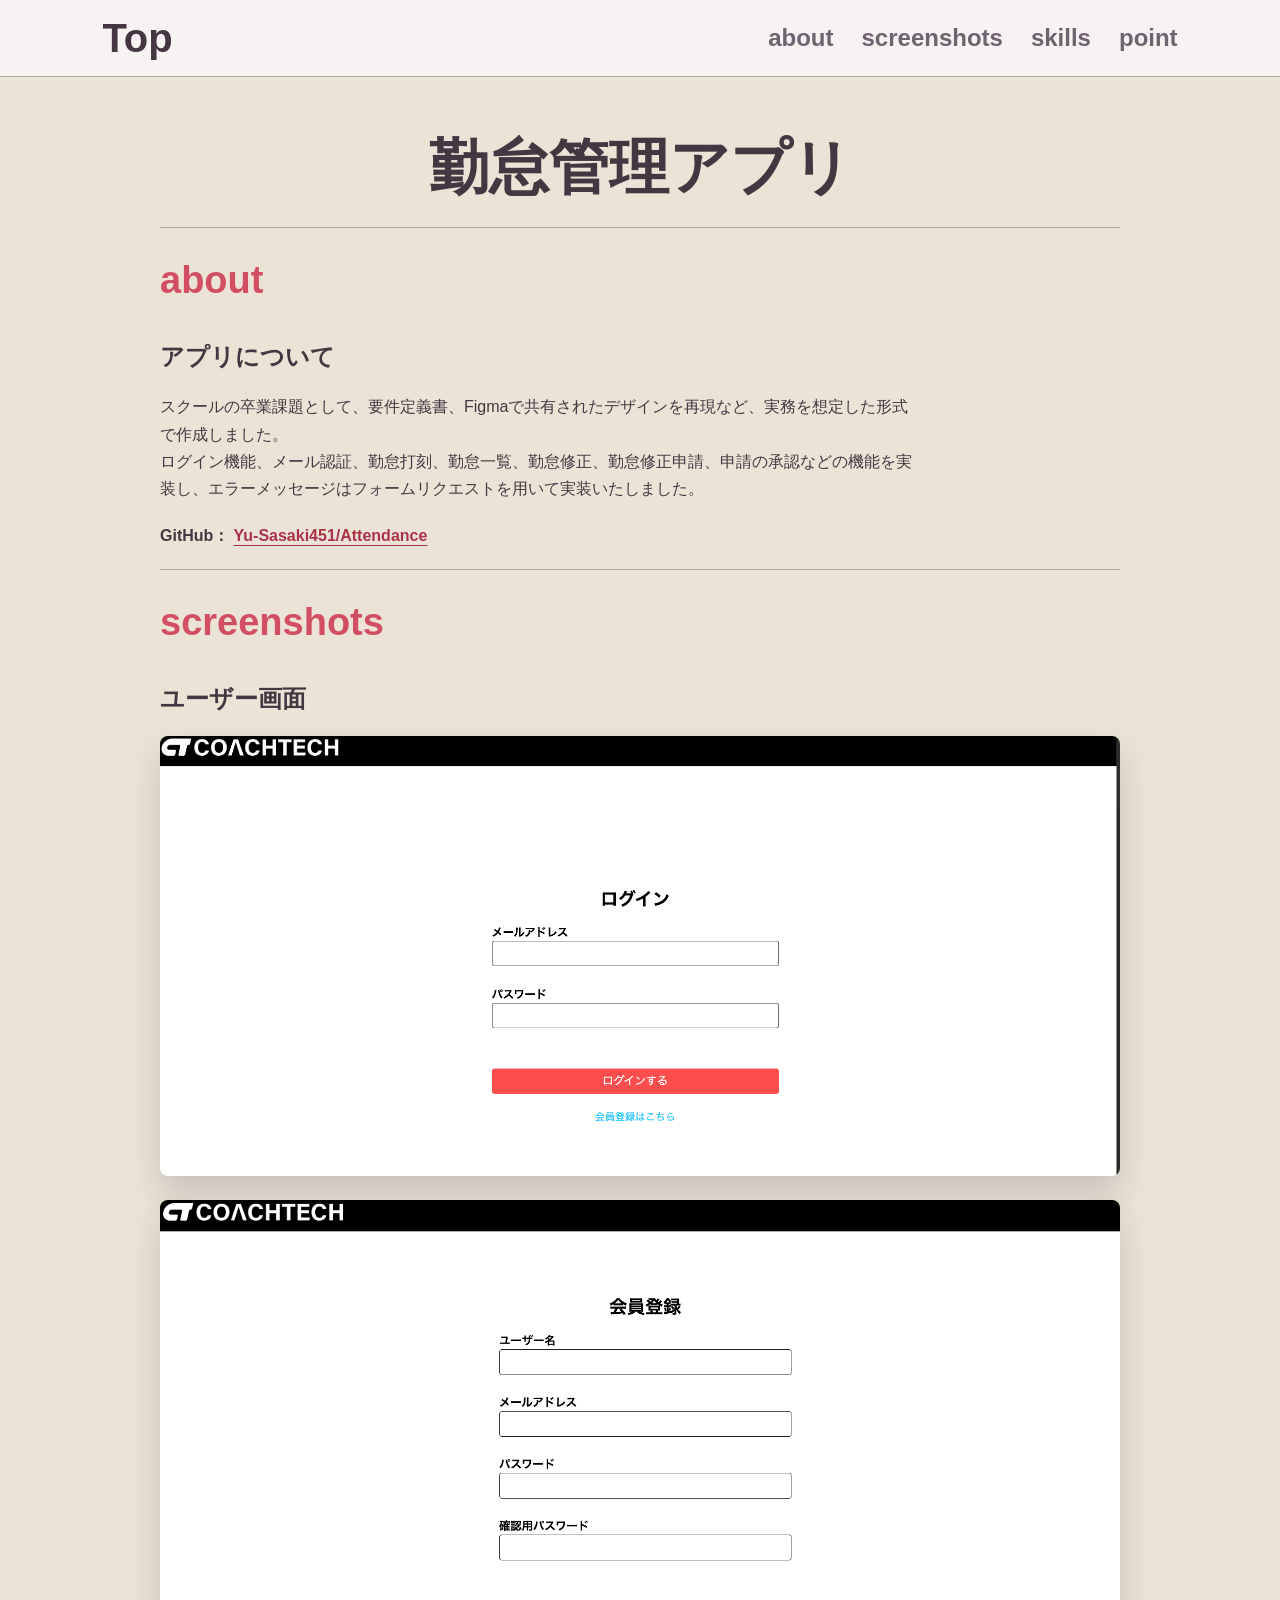
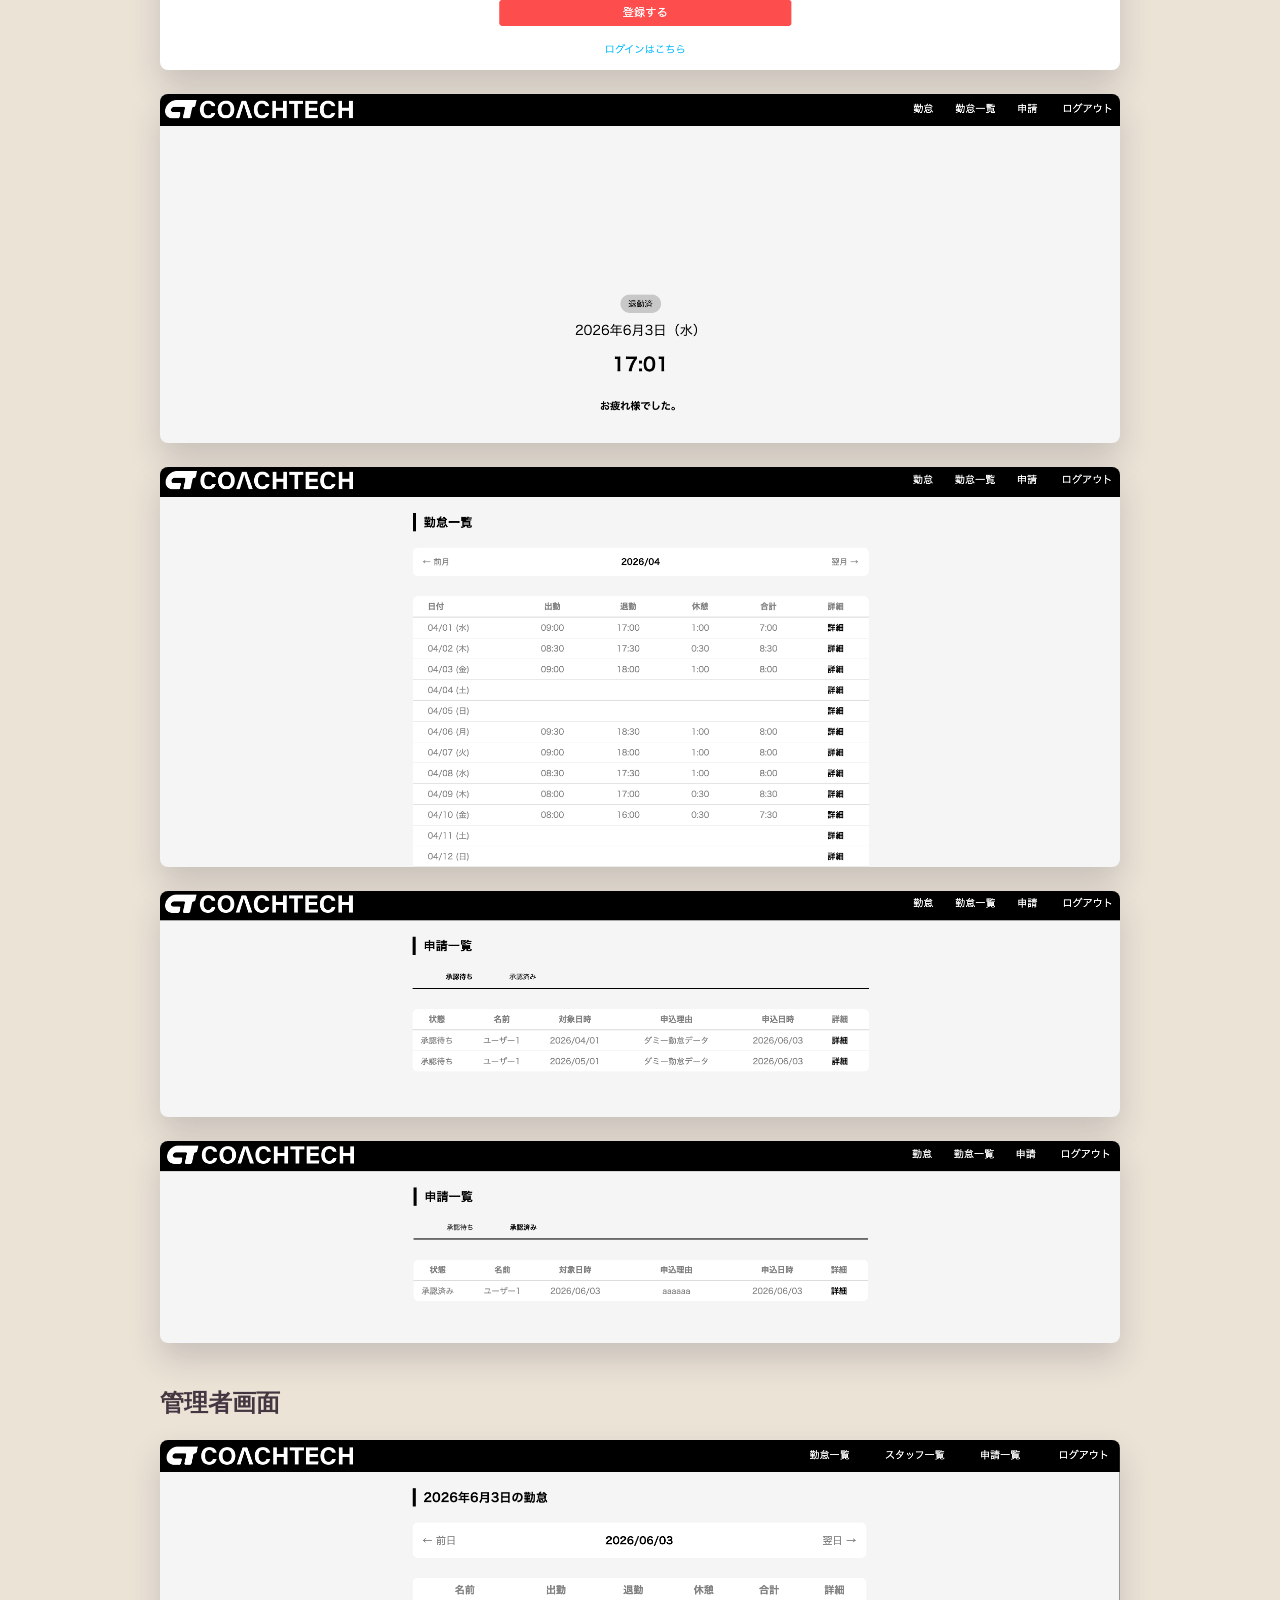
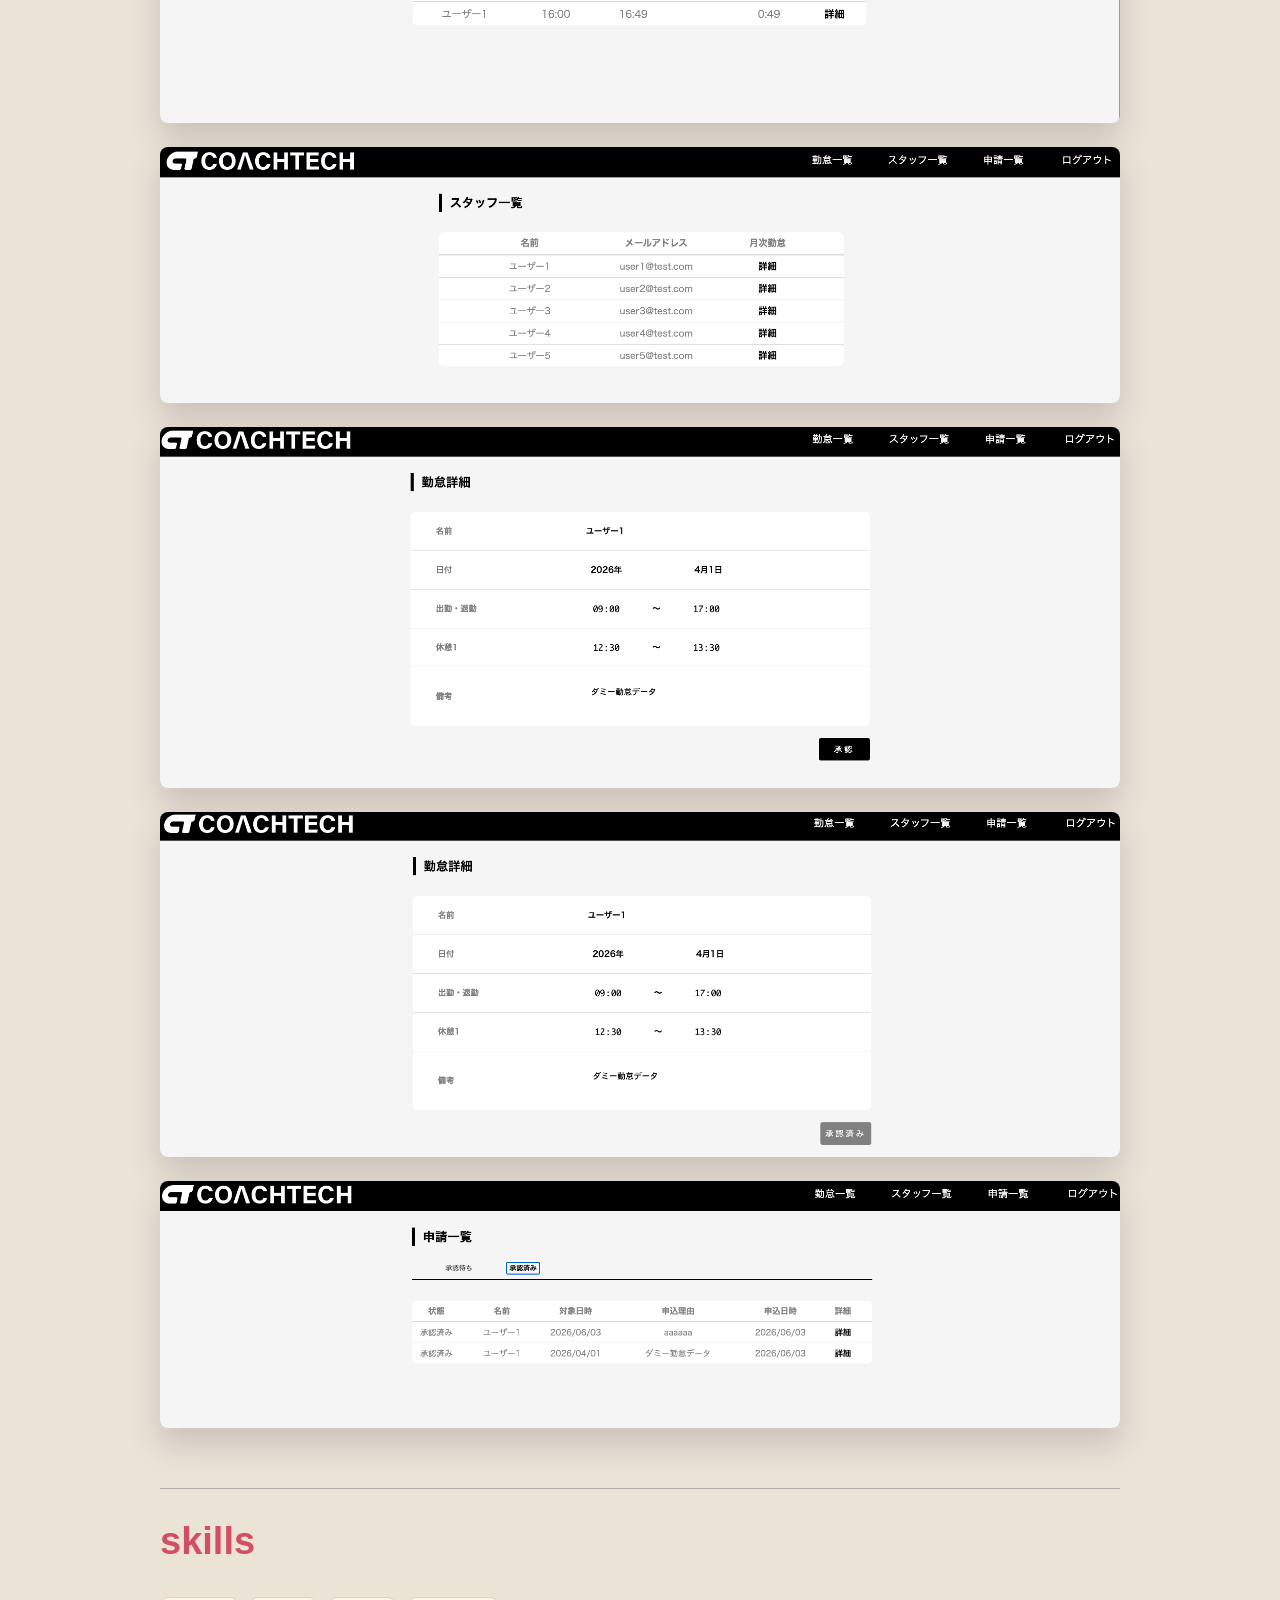
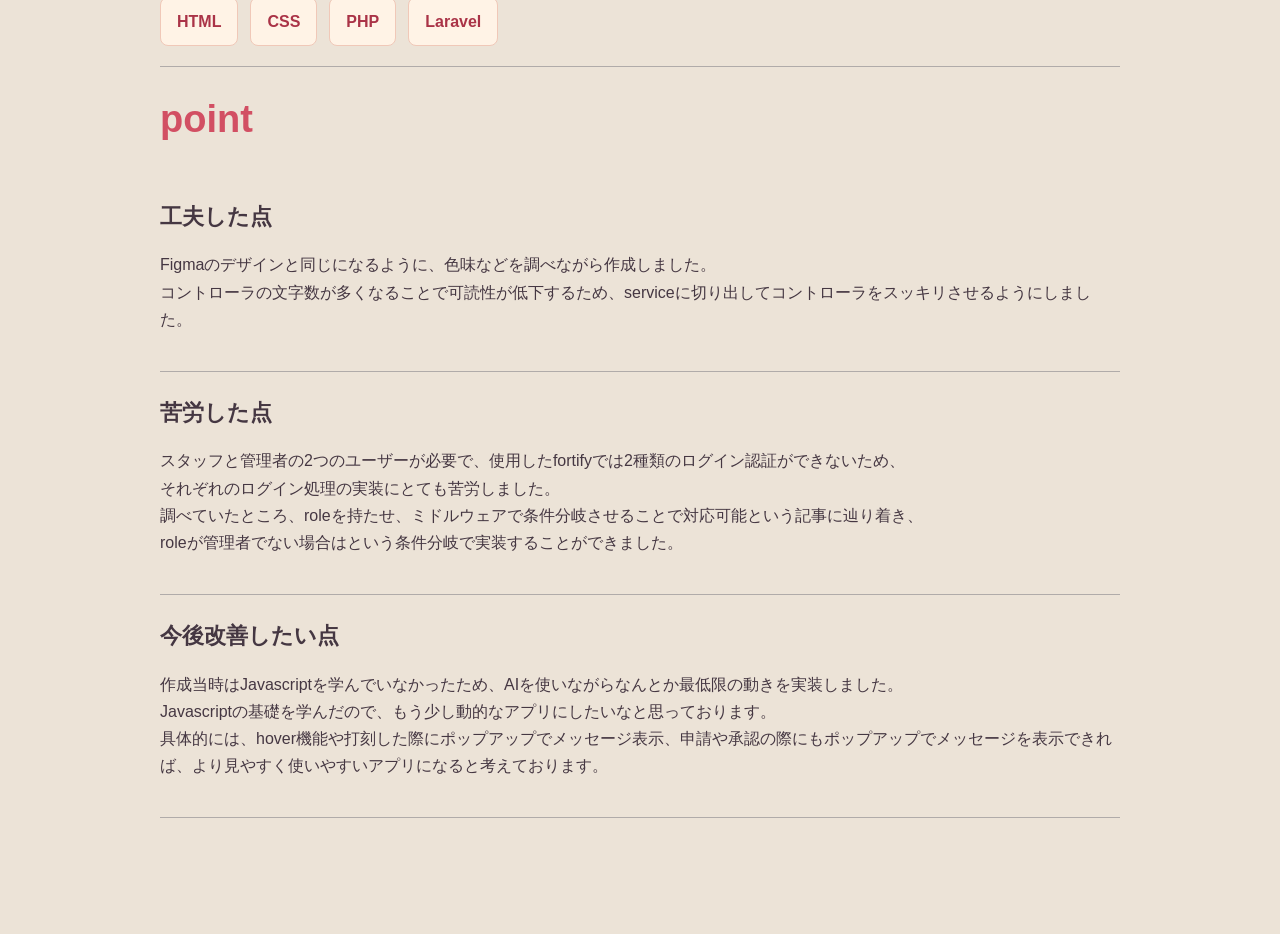
==== attendance.html @ a7475f3f "Initial portfolio" ====
<!doctype html>
<html lang="ja">
  <head>
    <meta charset="UTF-8" />
    <meta name="viewport" content="width=device-width, initial-scale=1.0" />
    <title>勤怠管理アプリ | Portfolio</title>
    <link rel="stylesheet" href="./css/sanitize.css" />
    <link rel="stylesheet" href="./css/common.css" />
    <link rel="stylesheet" href="./css/style.css" />
  </head>
  <body>
    <header class="header">
      <a class="linkHome" href="index.html">Top</a>
      <nav class="headerNav">
        <a class="headerNavLink" href="#about">about</a>
        <a class="headerNavLink" href="#screenshots">screenshots</a>
        <a class="headerNavLink" href="#skills">skills</a>
        <a class="headerNavLink" href="#point">point</a>
      </nav>
    </header>

    <main class="main">
      <h1 class="mainTitle">勤怠管理アプリ</h1>

      <section id="about" class="sectionAbout">
        <h2 class="sectionTitle">about</h2>
        <p class="nameText">アプリについて</p>
        <p class="aboutExplain">
          スクールの卒業課題として、要件定義書、Figmaで共有されたデザインを再現など、実務を想定した形式で作成しました。<br />
          ログイン機能、メール認証、勤怠打刻、勤怠一覧、勤怠修正、勤怠修正申請、申請の承認などの機能を実装し、エラーメッセージはフォームリクエストを用いて実装いたしました。
        </p>
        <p class="githubText">
          GitHub：
          <a
            class="githubLink"
            href="https://github.com/Yu-Sasaki451/Attendance"
            target="_blank"
            rel="noopener noreferrer"
          >
            Yu-Sasaki451/Attendance
          </a>
        </p>
      </section>

      <section id="screenshots" class="sectionScreenshots">
        <h2 class="sectionTitle">screenshots</h2>
        <div class="appScreenshotGroup">
          <h3 class="screenshotTitle">ユーザー画面</h3>
          <div class="appScreenshotList">
            <img
              class="appScreenshot"
              src="./img/attendance/ログイン.png"
              alt="ログイン画面"
            />
            <img
              class="appScreenshot"
              src="./img/attendance/会員登録.png"
              alt="会員登録画面"
            />
            <img
              class="appScreenshot"
              src="./img/attendance/ユーザー打刻.png"
              alt="勤怠管理アプリのユーザー打刻画面"
            />
            <img
              class="appScreenshot"
              src="./img/attendance/ユーザー勤怠一覧.png"
              alt="勤怠管理アプリのユーザー勤怠一覧画面"
            />
            <img
              class="appScreenshot"
              src="./img/attendance/ユーザー申請一覧.png"
              alt="勤怠管理アプリのユーザー申請一覧画面"
            />
            <img
              class="appScreenshot"
              src="./img/attendance/ユーザー承認一覧.png"
              alt="勤怠管理アプリのユーザー承認一覧画面"
            />
          </div>
        </div>

        <div class="appScreenshotGroup">
          <h3 class="screenshotTitle">管理者画面</h3>
          <div class="appScreenshotList">
            <img
              class="appScreenshot"
              src="./img/attendance/管理者勤怠一覧.png"
              alt="勤怠管理アプリの管理者勤怠一覧画面"
            />
            <img
              class="appScreenshot"
              src="./img/attendance/管理者スタッフ一覧.png"
              alt="勤怠管理アプリの管理者スタッフ一覧画面"
            />
            <img
              class="appScreenshot"
              src="./img/attendance/管理者修正承認.png"
              alt="勤怠管理アプリの管理者修正承認画面"
            />
            <img
              class="appScreenshot"
              src="./img/attendance/管理者承認済み.png"
              alt="勤怠管理アプリの管理者承認済み画面"
            />
            <img
              class="appScreenshot"
              src="./img/attendance/管理者承認済み一覧.png"
              alt="勤怠管理アプリの管理者承認済み一覧画面"
            />
          </div>
        </div>
      </section>

      <section id="skills" class="sectionSkills">
        <h2 class="sectionTitle">skills</h2>
        <div class="skillsBody">
          <ul class="skillList">
            <li class="skillItem">HTML</li>
            <li class="skillItem">CSS</li>
            <li class="skillItem">PHP</li>
            <li class="skillItem">Laravel</li>
          </ul>
        </div>
      </section>

      <section id="point" class="sectionWork">
        <h2 class="sectionTitle">point</h2>
        <div class="workItem">
          <h3 class="workTitle">工夫した点</h3>
          <p>
            Figmaのデザインと同じになるように、色味などを調べながら作成しました。<br />
            コントローラの文字数が多くなることで可読性が低下するため、serviceに切り出してコントローラをスッキリさせるようにしました。
          </p>
        </div>
        <div class="workItem">
          <h3 class="workTitle">苦労した点</h3>
          <p>
            スタッフと管理者の2つのユーザーが必要で、使用したfortifyでは2種類のログイン認証ができないため、<br />
            それぞれのログイン処理の実装にとても苦労しました。<br />
            調べていたところ、roleを持たせ、ミドルウェアで条件分岐させることで対応可能という記事に辿り着き、<br />
            roleが管理者でない場合はという条件分岐で実装することができました。
          </p>
        </div>
        <div class="workItem">
          <h3 class="workTitle">今後改善したい点</h3>
          <p>
            作成当時はJavascriptを学んでいなかったため、AIを使いながらなんとか最低限の動きを実装しました。<br />
            Javascriptの基礎を学んだので、もう少し動的なアプリにしたいなと思っております。<br />
            具体的には、hover機能や打刻した際にポップアップでメッセージ表示、申請や承認の際にもポップアップでメッセージを表示できれば、より見やすく使いやすいアプリになると考えております。
          </p>
        </div>
      </section>
    </main>
  </body>
</html>
---- css/sanitize.css ----
/* Document
* ========================================================================== */

/**
* Add border box sizing in all browsers (opinionated).
*/

*,
::before,
::after {
  box-sizing: border-box;
}

/**
* 1. Add text decoration inheritance in all browsers (opinionated).
* 2. Add vertical alignment inheritance in all browsers (opinionated).
*/

::before,
::after {
  vertical-align: inherit;
  /* 2 */
  text-decoration: inherit;
  /* 1 */
}

/**
* 1. Use the default cursor in all browsers (opinionated).
* 2. Change the line height in all browsers (opinionated).
* 3. Use a 4-space tab width in all browsers (opinionated).
* 4. Remove the grey highlight on links in iOS (opinionated).
* 5. Prevent adjustments of font size after orientation changes in
*    IE on Windows Phone and in iOS.
* 6. Breaks words to prevent overflow in all browsers (opinionated).
*/

html {
  word-break: break-word;
  /* 6 */
  -moz-tab-size: 4;
  /* 3 */
  tab-size: 4;
  /* 3 */
  line-height: 1.5;
  /* 2 */
  cursor: default;
  /* 1 */

  -webkit-tap-highlight-color: transparent /* 4 */;
  -ms-text-size-adjust: 100%;
  /* 5 */
  -webkit-text-size-adjust: 100%;
  /* 5 */
}

/* Sections
* ========================================================================== */

/**
* Remove the margin in all browsers (opinionated).
*/

body {
  margin: 0;
  overflow-y: scroll;
}

/**
* Correct the font size and margin on `h1` elements within `section` and
* `article` contexts in Chrome, Edge, Firefox, and Safari.
*/

h1 {
  margin: 0.67em 0;
  font-size: 2em;
}

/* Grouping content
* ========================================================================== */

/**
* Remove the margin on nested lists in Chrome, Edge, IE, and Safari.
*/

dl dl,
dl ol,
dl ul,
ol dl,
ul dl {
  margin: 0;
}

/**
* Remove the margin on nested lists in Edge 18- and IE.
*/

ol ol,
ol ul,
ul ol,
ul ul {
  margin: 0;
}

/**
* 1. Add the correct sizing in Firefox.
* 2. Show the overflow in Edge 18- and IE.
*/

hr {
  overflow: visible;
  /* 2 */
  height: 0;
  /* 1 */
}

/**
* Add the correct display in IE.
*/

main {
  display: block;
}

/**
* Remove the list style on navigation lists in all browsers (opinionated).
*/

nav ol,
nav ul {
  padding: 0;
  list-style: none;
}

/**
* 1. Correct the inheritance and scaling of font size in all browsers.
* 2. Correct the odd `em` font sizing in all browsers.
*/

pre {
  font-size: 1em;
  /* 2 */
  font-family: monospace, monospace;
  /* 1 */
}

/* Text-level semantics
* ========================================================================== */

/**
* Remove the gray background on active links in IE 10.
*/

a {
  background-color: transparent;
}

/**
* Add the correct text decoration in Edge 18-, IE, and Safari.
*/

abbr[title] {
  text-decoration: underline;
  text-decoration: underline dotted;
}

/**
* Add the correct font weight in Chrome, Edge, and Safari.
*/

b,
strong {
  font-weight: bolder;
}

/**
* 1. Correct the inheritance and scaling of font size in all browsers.
* 2. Correct the odd `em` font sizing in all browsers.
*/

code,
kbd,
samp {
  font-size: 1em;
  /* 2 */
  font-family: monospace, monospace;
  /* 1 */
}

/**
* Add the correct font size in all browsers.
*/

small {
  font-size: 80%;
}

/* Embedded content
* ========================================================================== */

/*
* Change the alignment on media elements in all browsers (opinionated).
*/

audio,
canvas,
iframe,
img,
svg,
video {
  vertical-align: middle;
}

/**
* Add the correct display in IE 9-.
*/

audio,
video {
  display: inline-block;
}

/**
* Add the correct display in iOS 4-7.
*/

audio:not([controls]) {
  display: none;
  height: 0;
}

/**
* Remove the border on iframes in all browsers (opinionated).
*/

iframe {
  border-style: none;
}

/**
* Remove the border on images within links in IE 10-.
*/

img {
  border-style: none;
}

/**
* Change the fill color to match the text color in all browsers (opinionated).
*/

svg:not([fill]) {
  fill: currentColor;
}

/**
* Hide the overflow in IE.
*/

svg:not(:root) {
  overflow: hidden;
}

/* Tabular data
* ========================================================================== */

/**
* Collapse border spacing in all browsers (opinionated).
*/

table {
  border-collapse: collapse;
}

/* Forms
* ========================================================================== */

/**
* Remove the margin on controls in Safari.
*/

button,
input,
select {
  margin: 0;
}

/**
* 1. Show the overflow in IE.
* 2. Remove the inheritance of text transform in Edge 18-, Firefox, and IE.
*/

button {
  overflow: visible;
  /* 1 */
  text-transform: none;
  /* 2 */
}

/**
* Correct the inability to style buttons in iOS and Safari.
*/

button,
[type="button"],
[type="reset"],
[type="submit"] {
  -webkit-appearance: button;
}

/**
* 1. Change the inconsistent appearance in all browsers (opinionated).
* 2. Correct the padding in Firefox.
*/

fieldset {
  padding: 0.35em 0.75em 0.625em;
  /* 2 */
  border: 1px solid #a0a0a0;
  /* 1 */
}

/**
* Show the overflow in Edge 18- and IE.
*/

input {
  overflow: visible;
}

/**
* 1. Correct the text wrapping in Edge 18- and IE.
* 2. Correct the color inheritance from `fieldset` elements in IE.
*/

legend {
  display: table;
  /* 1 */
  max-width: 100%;
  /* 1 */
  color: inherit;
  /* 2 */
  white-space: normal;
  /* 1 */
}

/**
* 1. Add the correct display in Edge 18- and IE.
* 2. Add the correct vertical alignment in Chrome, Edge, and Firefox.
*/

progress {
  display: inline-block;
  /* 1 */
  vertical-align: baseline;
  /* 2 */
}

/**
* Remove the inheritance of text transform in Firefox.
*/

select {
  text-transform: none;
}

/**
* 1. Remove the margin in Firefox and Safari.
* 2. Remove the default vertical scrollbar in IE.
* 3. Change the resize direction in all browsers (opinionated).
*/

textarea {
  overflow: auto;
  /* 2 */
  margin: 0;
  /* 1 */
  resize: vertical;
  /* 3 */
}

/**
* Remove the padding in IE 10-.
*/

[type="checkbox"],
[type="radio"] {
  padding: 0;
}

/**
* 1. Correct the odd appearance in Chrome, Edge, and Safari.
* 2. Correct the outline style in Safari.
*/

[type="search"] {
  outline-offset: -2px;
  /* 2 */

  -webkit-appearance: textfield;
  /* 1 */
}

/**
* Correct the cursor style of increment and decrement buttons in Safari.
*/

::-webkit-inner-spin-button,
::-webkit-outer-spin-button {
  height: auto;
}

/**
* Correct the text style of placeholders in Chrome, Edge, and Safari.
*/

::-webkit-input-placeholder {
  color: inherit;
  opacity: 0.54;
}

/**
* Remove the inner padding in Chrome, Edge, and Safari on macOS.
*/

::-webkit-search-decoration {
  -webkit-appearance: none;
}

/**
* 1. Correct the inability to style upload buttons in iOS and Safari.
* 2. Change font properties to `inherit` in Safari.
*/

::-webkit-file-upload-button {
  font: inherit;
  /* 2 */

  -webkit-appearance: button;
  /* 1 */
}

/**
* Remove the inner border and padding of focus outlines in Firefox.
*/

::-moz-focus-inner {
  padding: 0;
  border-style: none;
}

/**
* Restore the focus outline styles unset by the previous rule in Firefox.
*/

:-moz-focusring {
  outline: 1px dotted ButtonText;
}

/**
* Remove the additional :invalid styles in Firefox.
*/

:-moz-ui-invalid {
  box-shadow: none;
}

/* Interactive
* ========================================================================== */

/*
* Add the correct display in Edge 18- and IE.
*/

details {
  display: block;
}

/*
* Add the correct styles in Edge 18-, IE, and Safari.
*/

dialog {
  position: absolute;
  right: 0;
  left: 0;
  display: block;
  margin: auto;
  padding: 1em;
  width: -moz-fit-content;
  width: -webkit-fit-content;
  width: fit-content;
  height: -moz-fit-content;
  height: -webkit-fit-content;
  height: fit-content;
  border: solid;
  background-color: white;
  color: black;
}

dialog:not([open]) {
  display: none;
}

/*
* Add the correct display in all browsers.
*/

summary {
  display: list-item;
}

/* Scripting
* ========================================================================== */

/**
* Add the correct display in IE 9-.
*/

canvas {
  display: inline-block;
}

/**
* Add the correct display in IE.
*/

template {
  display: none;
}

/* User interaction
* ========================================================================== */

/*
* 1. Remove the tapping delay in IE 10.
* 2. Remove the tapping delay on clickable elements
in all browsers (opinionated).
*/

a,
area,
button,
input,
label,
select,
summary,
textarea,
[tabindex] {
  -ms-touch-action: manipulation;
  /* 1 */
  touch-action: manipulation;
  /* 2 */
}

/**
* Add the correct display in IE 10-.
*/

[hidden] {
  display: none;
}

/* Accessibility
* ========================================================================== */

/**
* Change the cursor on busy elements in all browsers (opinionated).
*/

[aria-busy="true"] {
  cursor: progress;
}

/*
* Change the cursor on control elements in all browsers (opinionated).
*/

[aria-controls] {
  cursor: pointer;
}

/*
* Change the cursor on disabled, not-editable, or otherwise
* inoperable elements in all browsers (opinionated).
*/

[aria-disabled="true"],
[disabled] {
  cursor: not-allowed;
}

/*
* Change the display on visually hidden accessible elements
* in all browsers (opinionated).
*/

[aria-hidden="false"][hidden] {
  display: initial;
}

[aria-hidden="false"][hidden]:not(:focus) {
  position: absolute;
  clip: rect(0, 0, 0, 0);
}
---- css/common.css ----
html {
  --color-bg: #ece3d7;
  --color-text: #453742;
  --color-muted: #6f6370;
  --color-accent: #d24f63;
  --color-accent-dark: #aa3347;
  --color-border: #b0aba9;
  --color-chip-bg: #fff3e6;
  --color-chip-border: #f0c8b8;
  --color-header-bg:rgb(247, 243, 243);

  scroll-behavior: smooth;
}

body {
  background: var(--color-bg);
  color: var(--color-text);
  font-family:
    -apple-system, BlinkMacSystemFont, "Helvetica Neue", Arial, sans-serif;
  line-height: 1.7;
}

a {
  color: inherit;
  text-decoration: none;
}

ul {
  margin: 0;
  padding: 0;
  list-style: none;
}
---- css/style.css ----
.header {
  position: sticky;
  top: 0;
  display: flex;
  align-items: center;
  justify-content: space-between;
  padding: 4px 8%;
  background: var(--color-header-bg);
  border-bottom: 1px solid var(--color-border);
}

.linkHome {
  font-size: 40px;
  font-weight: 700;
}

.headerNav {
  display: flex;
  gap: 28px;
  color: var(--color-muted);
  font-size: 24px;
  font-weight: 700;
}

.linkHome:hover {
    color:var(--color-accent)
}

.headerNavLink:hover {
  color: var(--color-accent);
}

.main {
  width: min(100% - 40px, 960px);
  margin: 0 auto;
  padding: 40px 0 96px;
}

.mainText {
  width: fit-content;
  margin: 0 auto 44px;
  padding: 6px 16px;
  background: var(--color-chip-bg);
  border: 1px solid var(--color-chip-border);
  border-radius: 999px;
  color: var(--color-accent-dark);
  font-size: 18px;
  font-weight: 700;
  text-align: center;
}

.mainTitle {
  margin: 0 0 8px;
  font-size: 60px;
  text-align: center;
}

.sectionAbout,
.sectionScreenshots,
.sectionSkills,
.sectionWork {
  padding: 20px 0;
  border-top: 1px solid var(--color-border);
}

.sectionTitle {
  margin: 0 0 24px;
  color: var(--color-accent);
  font-size: 38px;
}

.profileBox {
  display: flex;
  align-items: center;
  gap: 24px;
  max-width: 760px;
  margin: 0 0 16px;
}

.nameText,
.aboutExplain {
  max-width: 760px;
  margin: 0 0 16px;
}

.nameText {
  color: var(--color-text);
  font-size: 24px;
  font-weight: 700;
}

.githubText {
  max-width: 760px;
  margin: 20px 0 0;
  font-weight: 700;
}

.appScreenshotGroup {
  margin: 0 0 40px;
}

.screenshotTitle {
  margin: 0 0 16px;
  font-size: 24px;
}

.appScreenshotList {
  display: grid;
  gap: 24px;
  max-width: 100%;
  margin: 0;
}

.appScreenshot {
  display: block;
  width: 100%;
  height: auto;
  background: #ffffff;
  border: 3px solid var(--color-screenshot-border);
  border-radius: 8px;
  box-shadow: 0 16px 32px rgba(31, 41, 55, 0.18);
}

.githubLink {
  color: var(--color-accent-dark);
  text-decoration: underline;
  text-underline-offset: 4px;
}

.githubLink:hover {
  color: var(--color-accent);
}

.profileBox .nameText {
  margin: 0;
}

.profileImage {
  width: 120px;
  height: 120px;
  border-radius: 50%;
  object-fit: cover;
}

.skillList {
  display: flex;
  flex-wrap: wrap;
  gap: 12px;
}

.skillItem {
  padding: 10px 16px;
  background: var(--color-chip-bg);
  border: 1px solid var(--color-chip-border);
  border-radius: 8px;
  color: var(--color-accent-dark);
  font-weight: 700;
}

.workItem {
  padding: 22px 0;
  border-bottom: 1px solid var(--color-border);
}

.workLink {
  display: block;
}

.workLink:hover {
  color: var(--color-accent);
}

.workTitle {
  margin: 0;
  font-size: 22px;
}

@media (max-width: 640px) {
  .header {
    align-items: flex-start;
    flex-direction: column;
    gap: 12px;
    padding: 16px 20px;
  }

  .headerNav {
    gap: 16px;
  }

  .main {
    width: min(100% - 32px, 960px);
    padding-top: 28px;
  }

  .mainText {
    margin-bottom: 32px;
    font-size: 15px;
  }

  .mainTitle {
    font-size: 44px;
  }

  .sectionAbout,
  .sectionScreenshots,
  .sectionSkills,
  .sectionWork {
    padding: 40px 0;
  }

  .profileBox {
    align-items: flex-start;
    flex-direction: column;
    gap: 16px;
  }
}
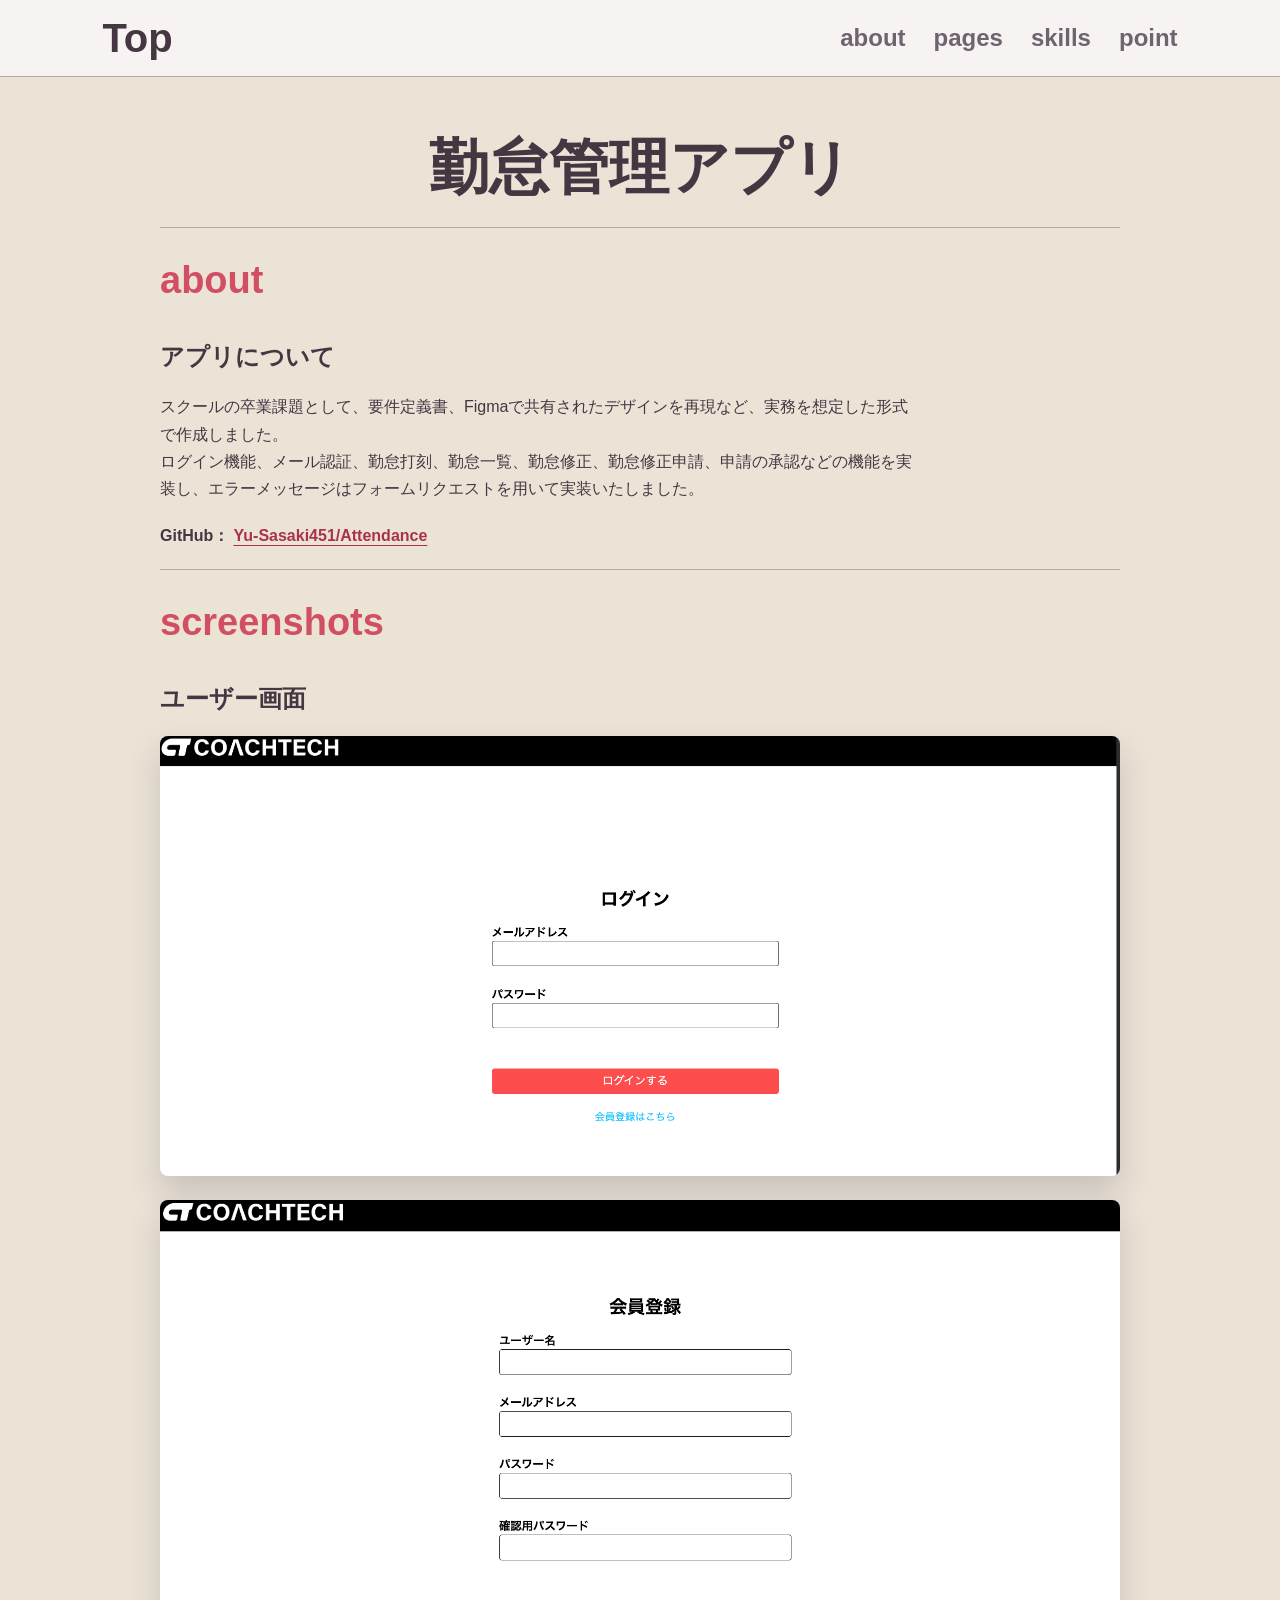
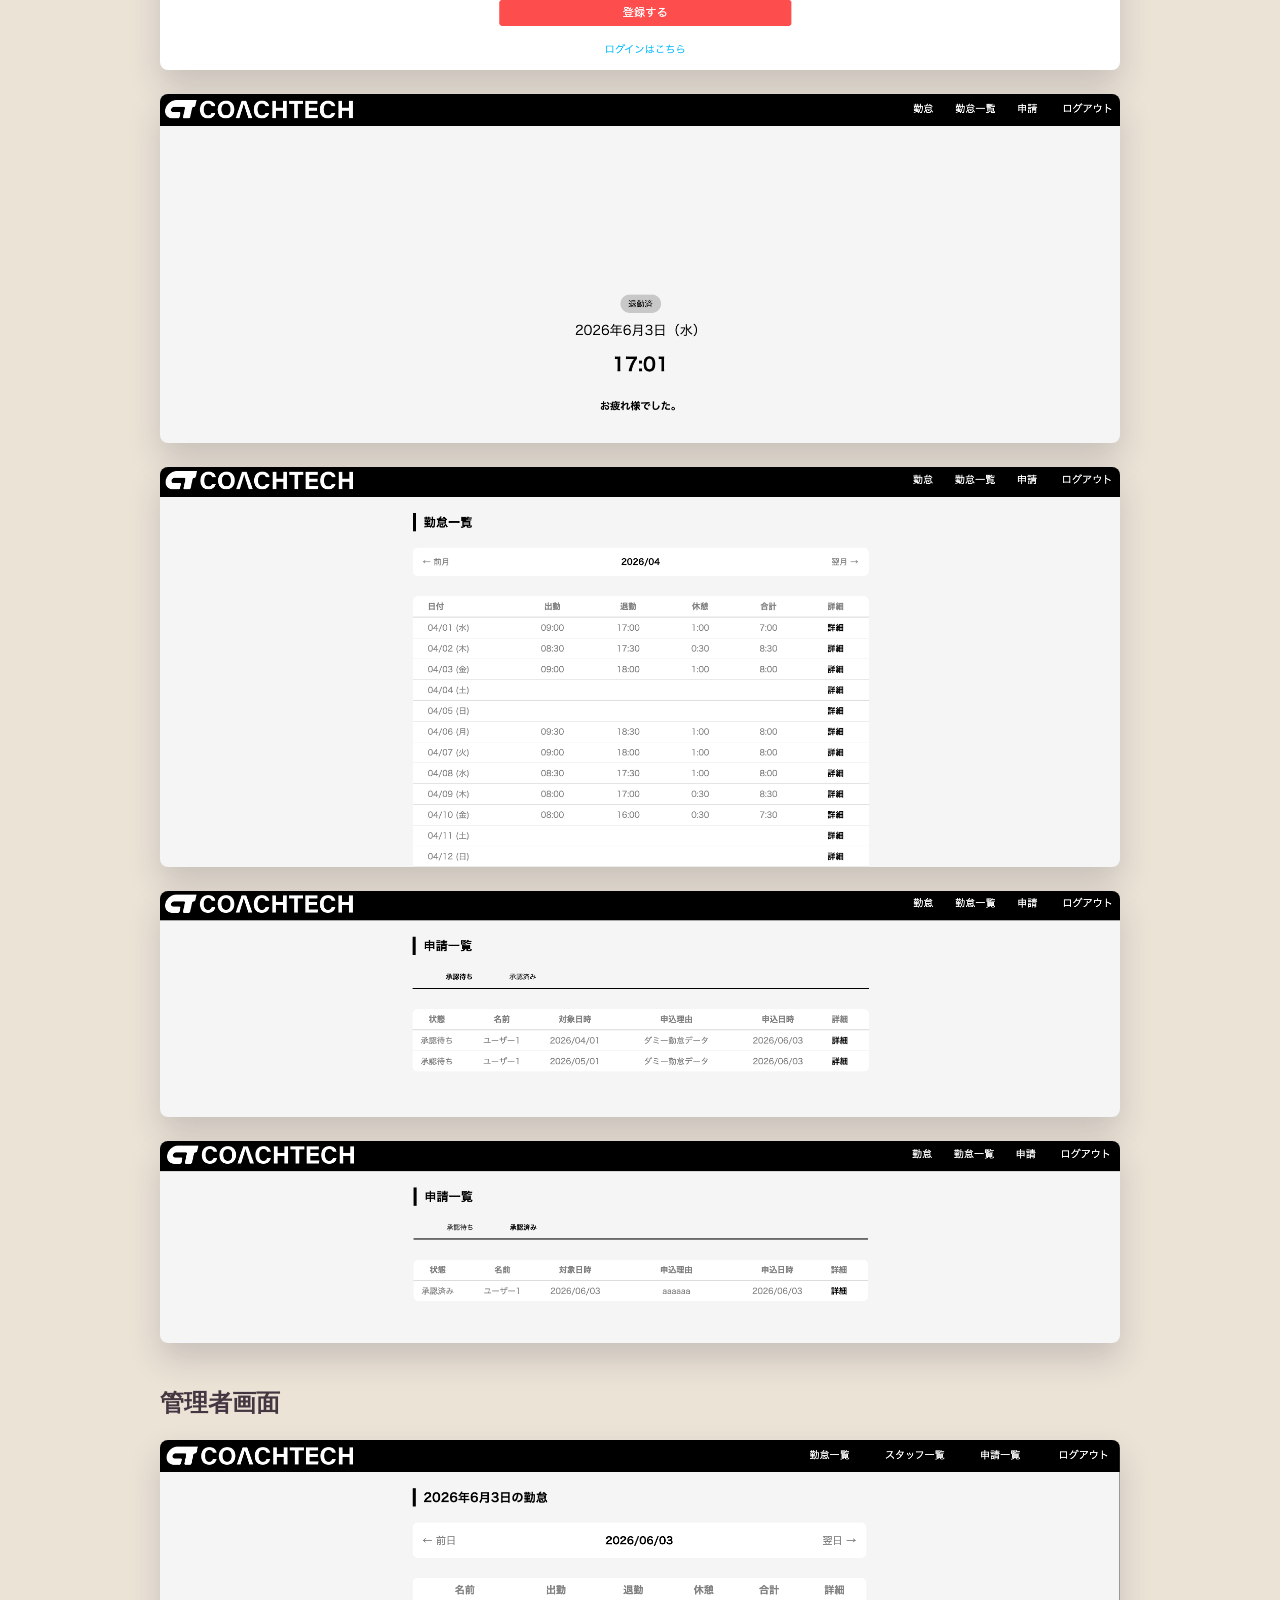
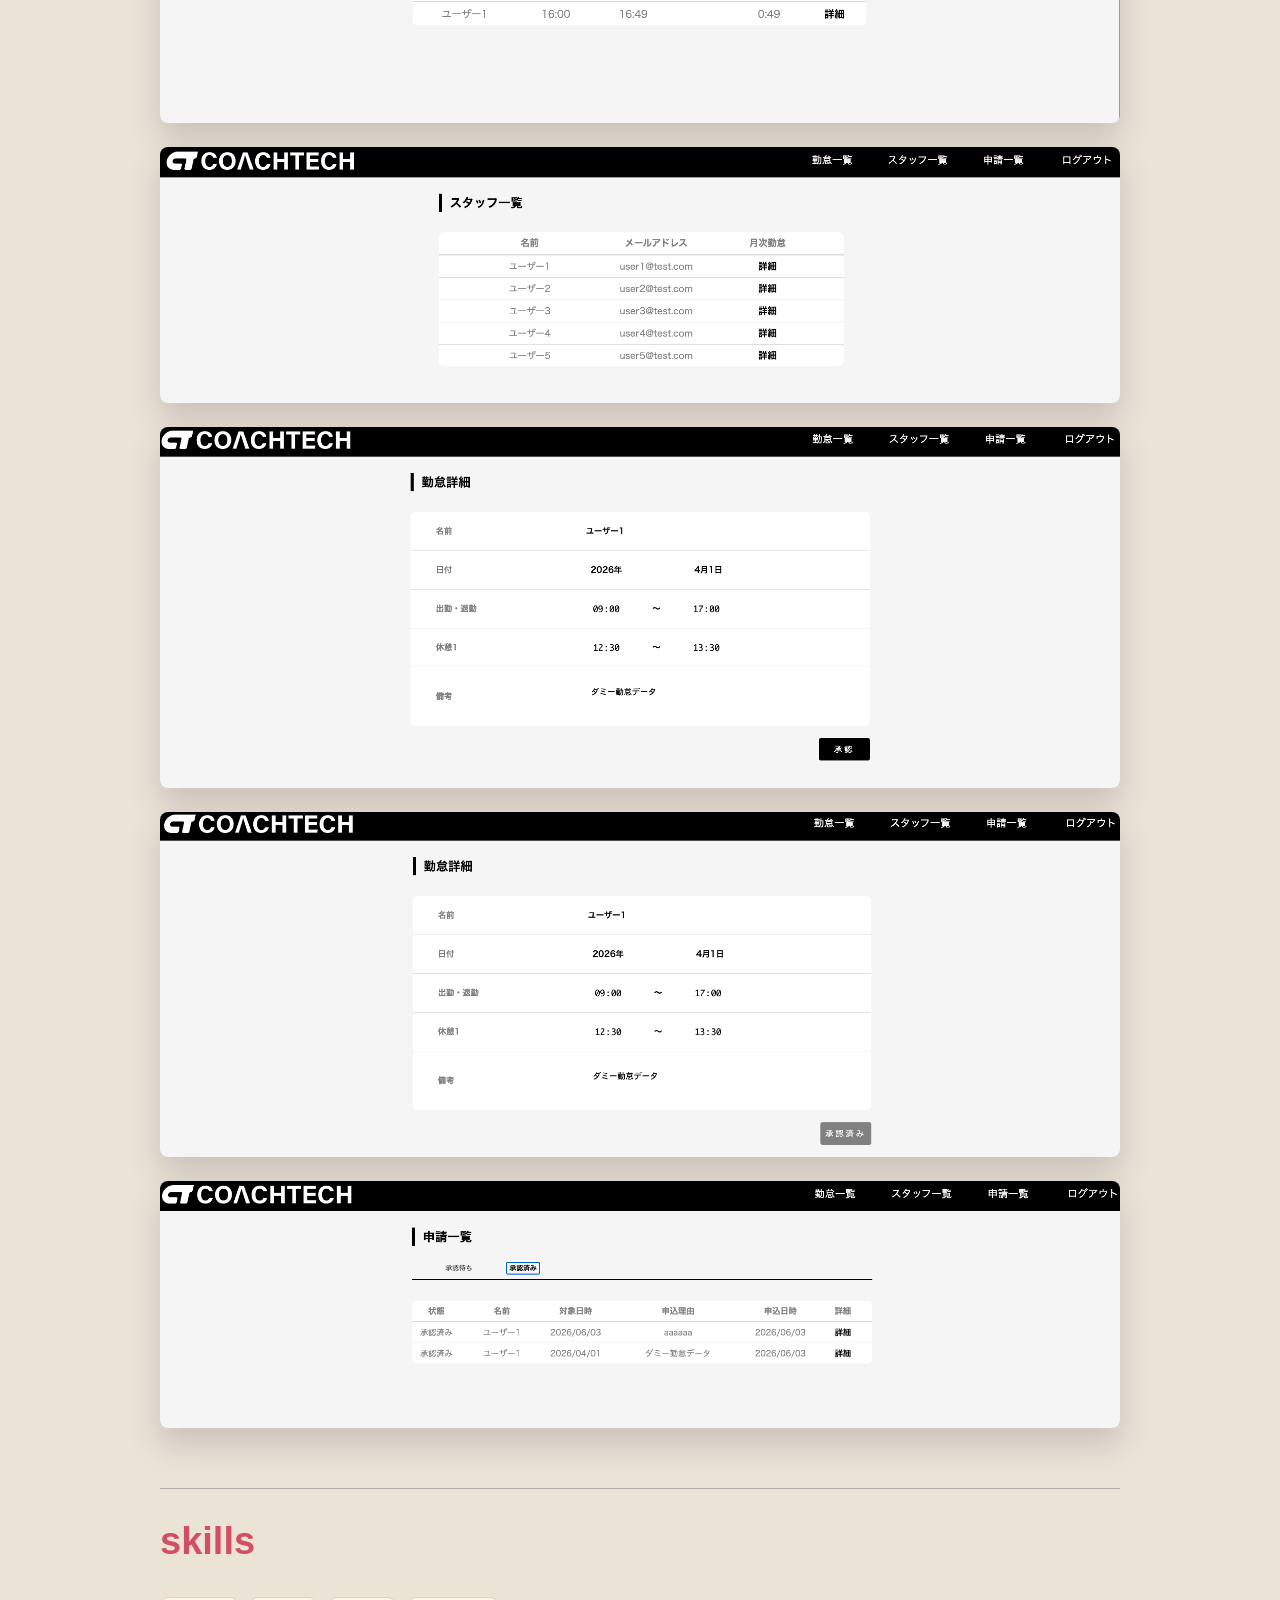
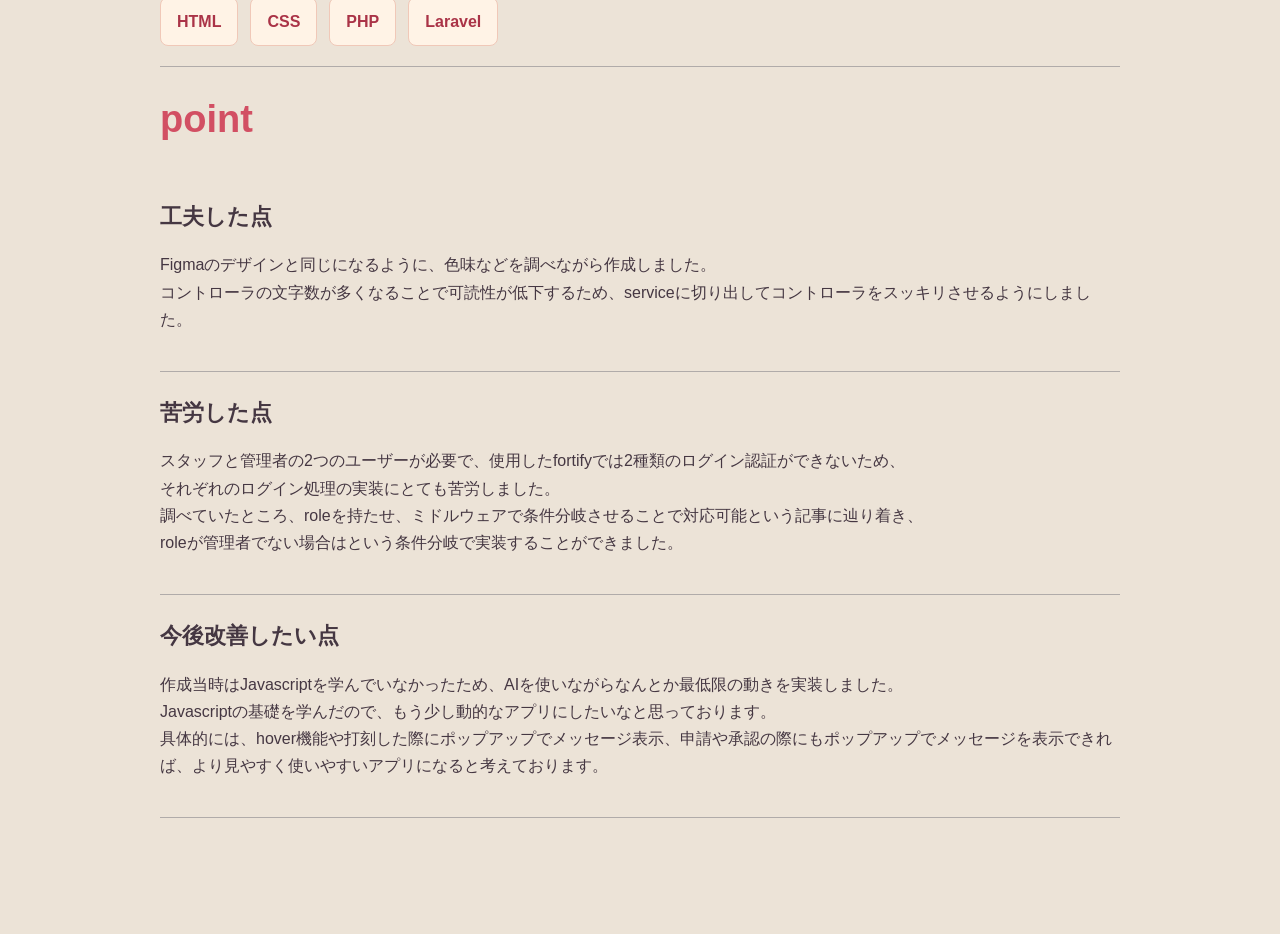
==== commit 012b6750: "HTML修正" ====
--- a/attendance.html
+++ b/attendance.html
@@ -13,7 +13,7 @@
       <a class="linkHome" href="index.html">Top</a>
       <nav class="headerNav">
         <a class="headerNavLink" href="#about">about</a>
-        <a class="headerNavLink" href="#screenshots">screenshots</a>
+        <a class="headerNavLink" href="#screenshots">pages</a>
         <a class="headerNavLink" href="#skills">skills</a>
         <a class="headerNavLink" href="#point">point</a>
       </nav>
--- a/css/style.css
+++ b/css/style.css
@@ -185,6 +185,7 @@
 
   .headerNav {
     gap: 16px;
+    font-size: 14px;
   }
 
   .main {
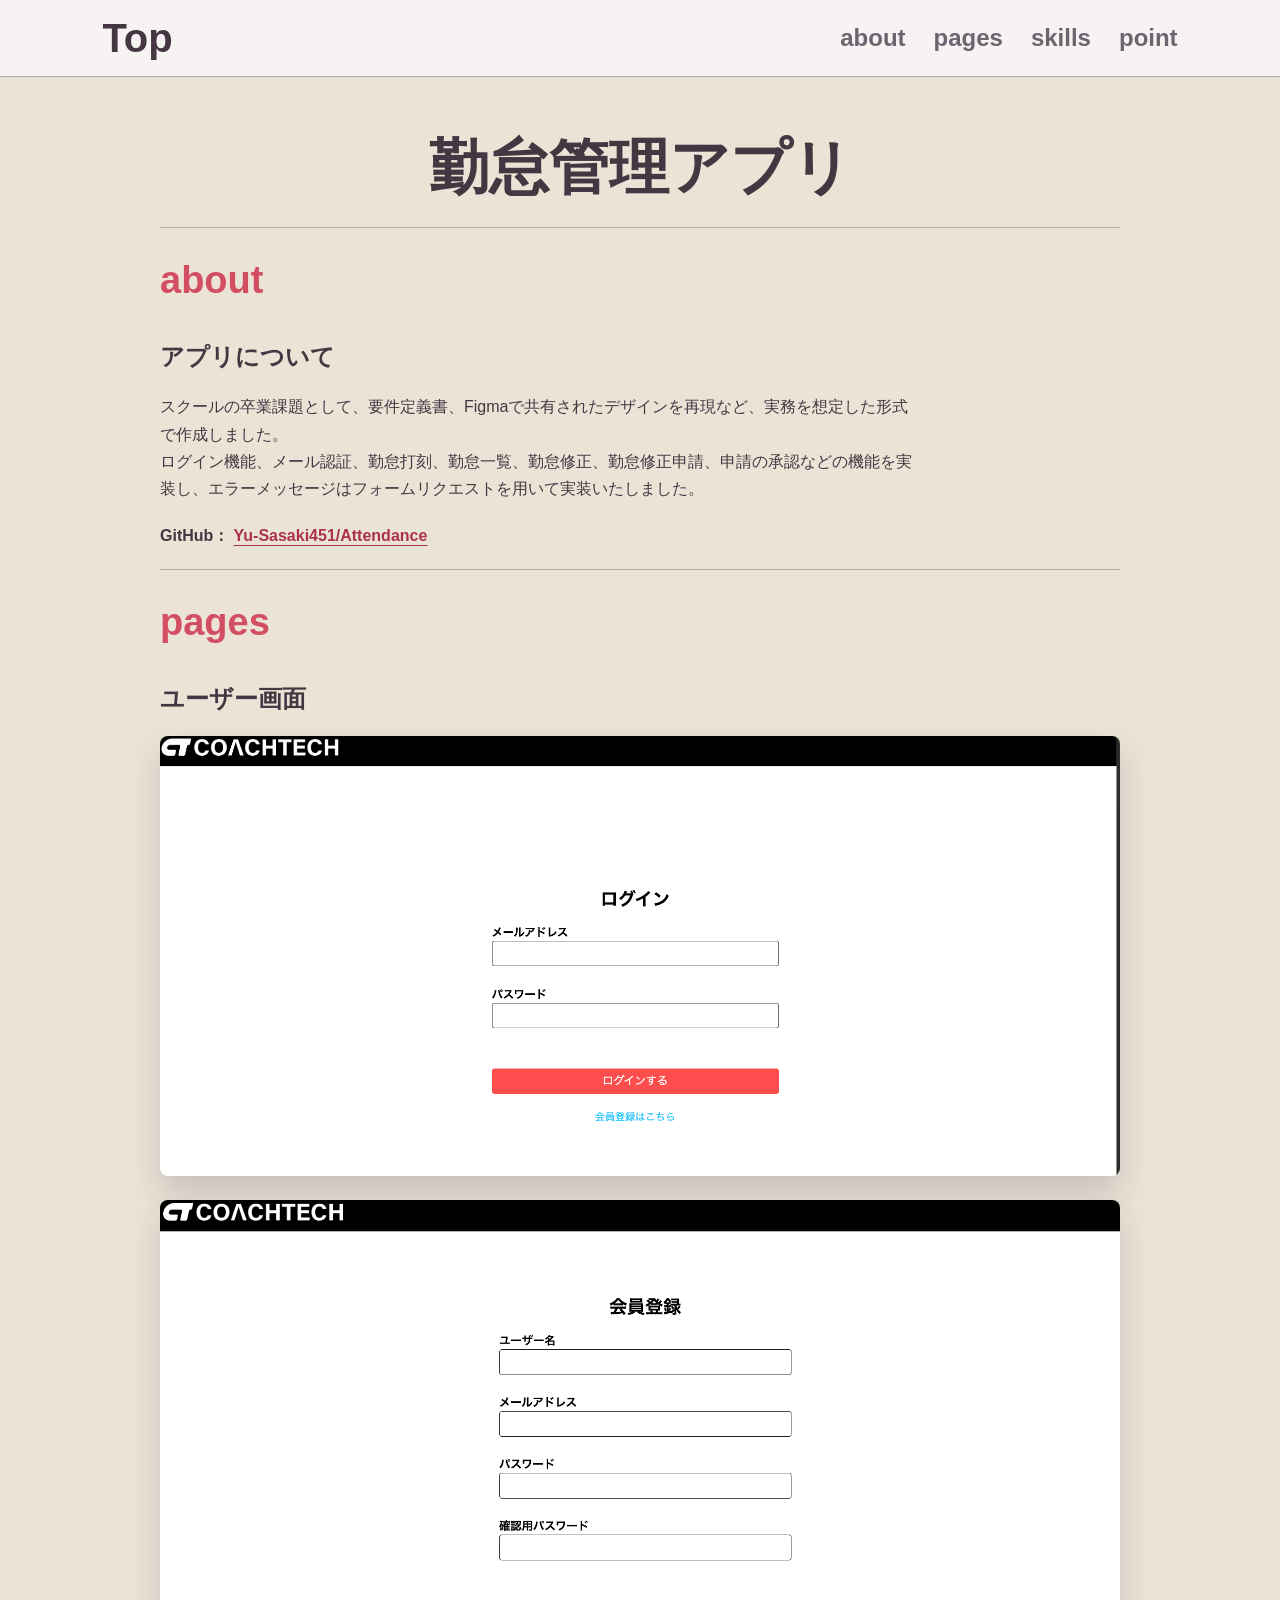
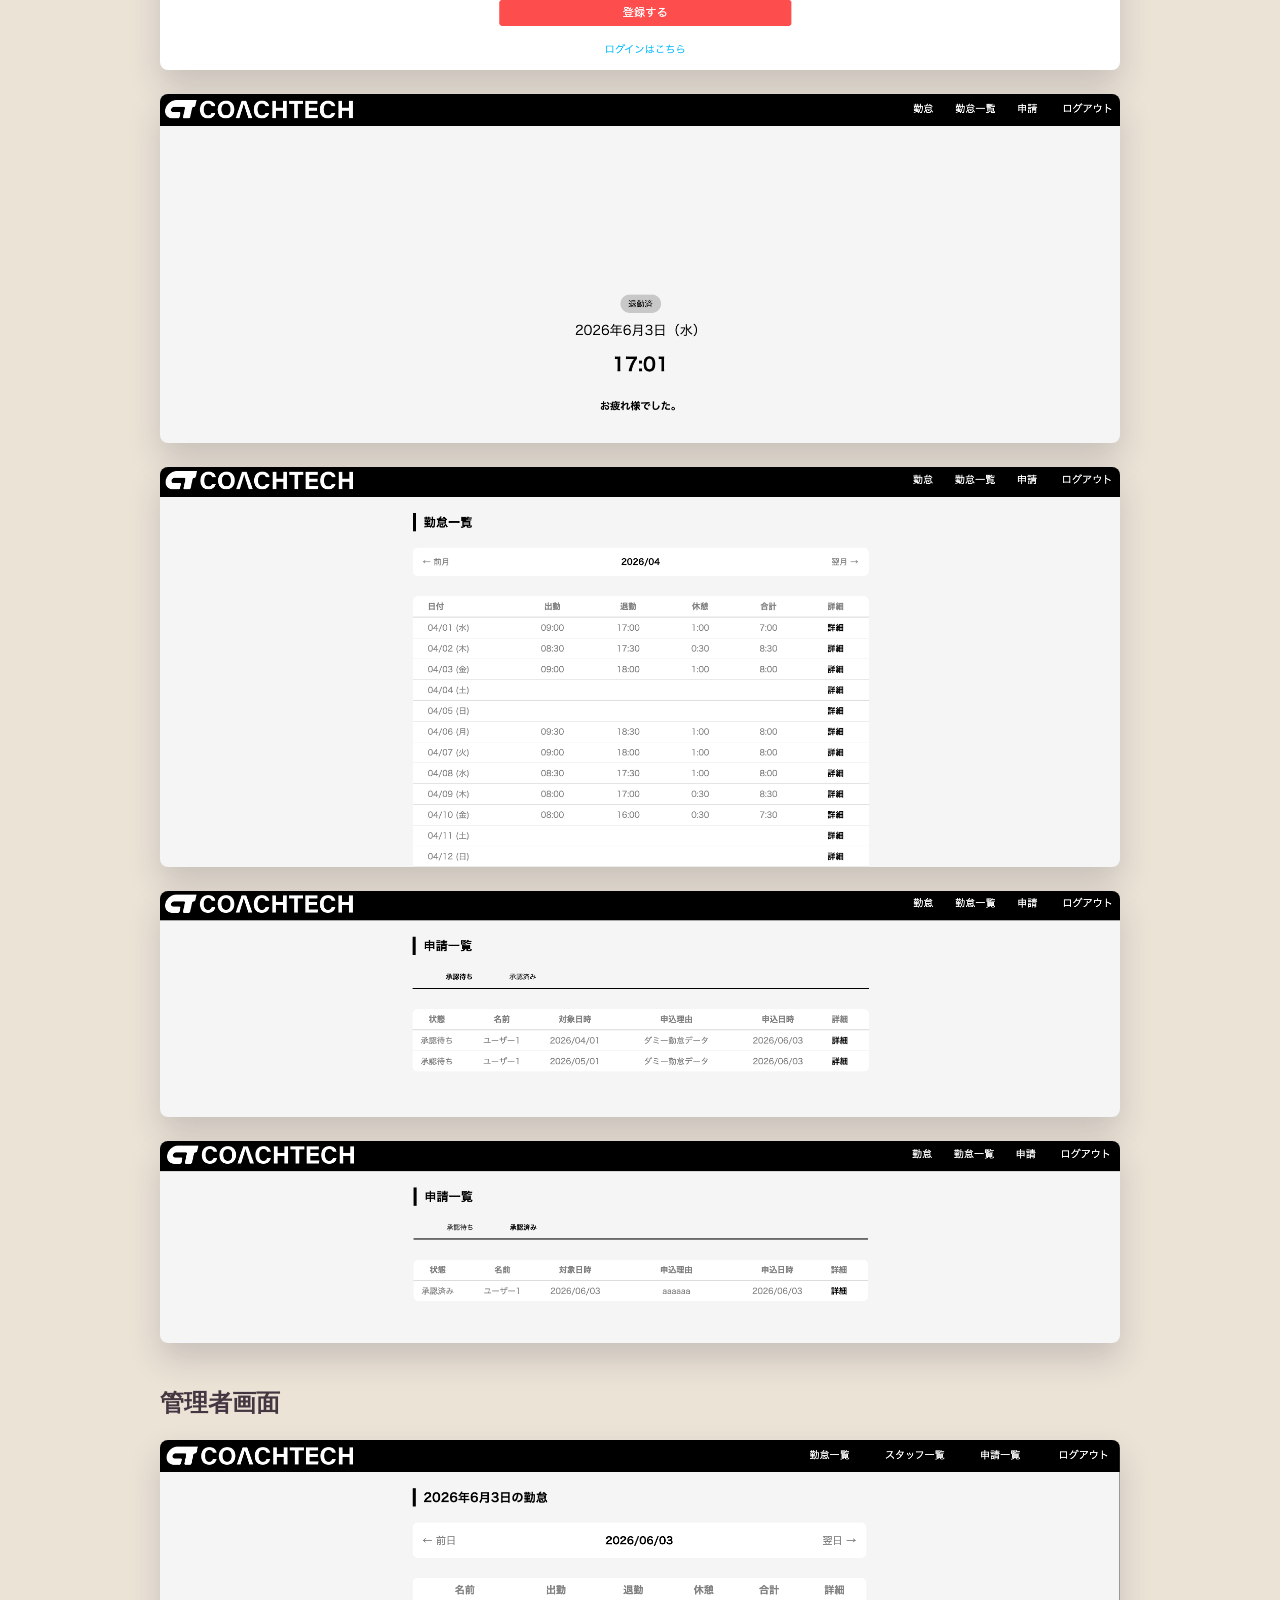
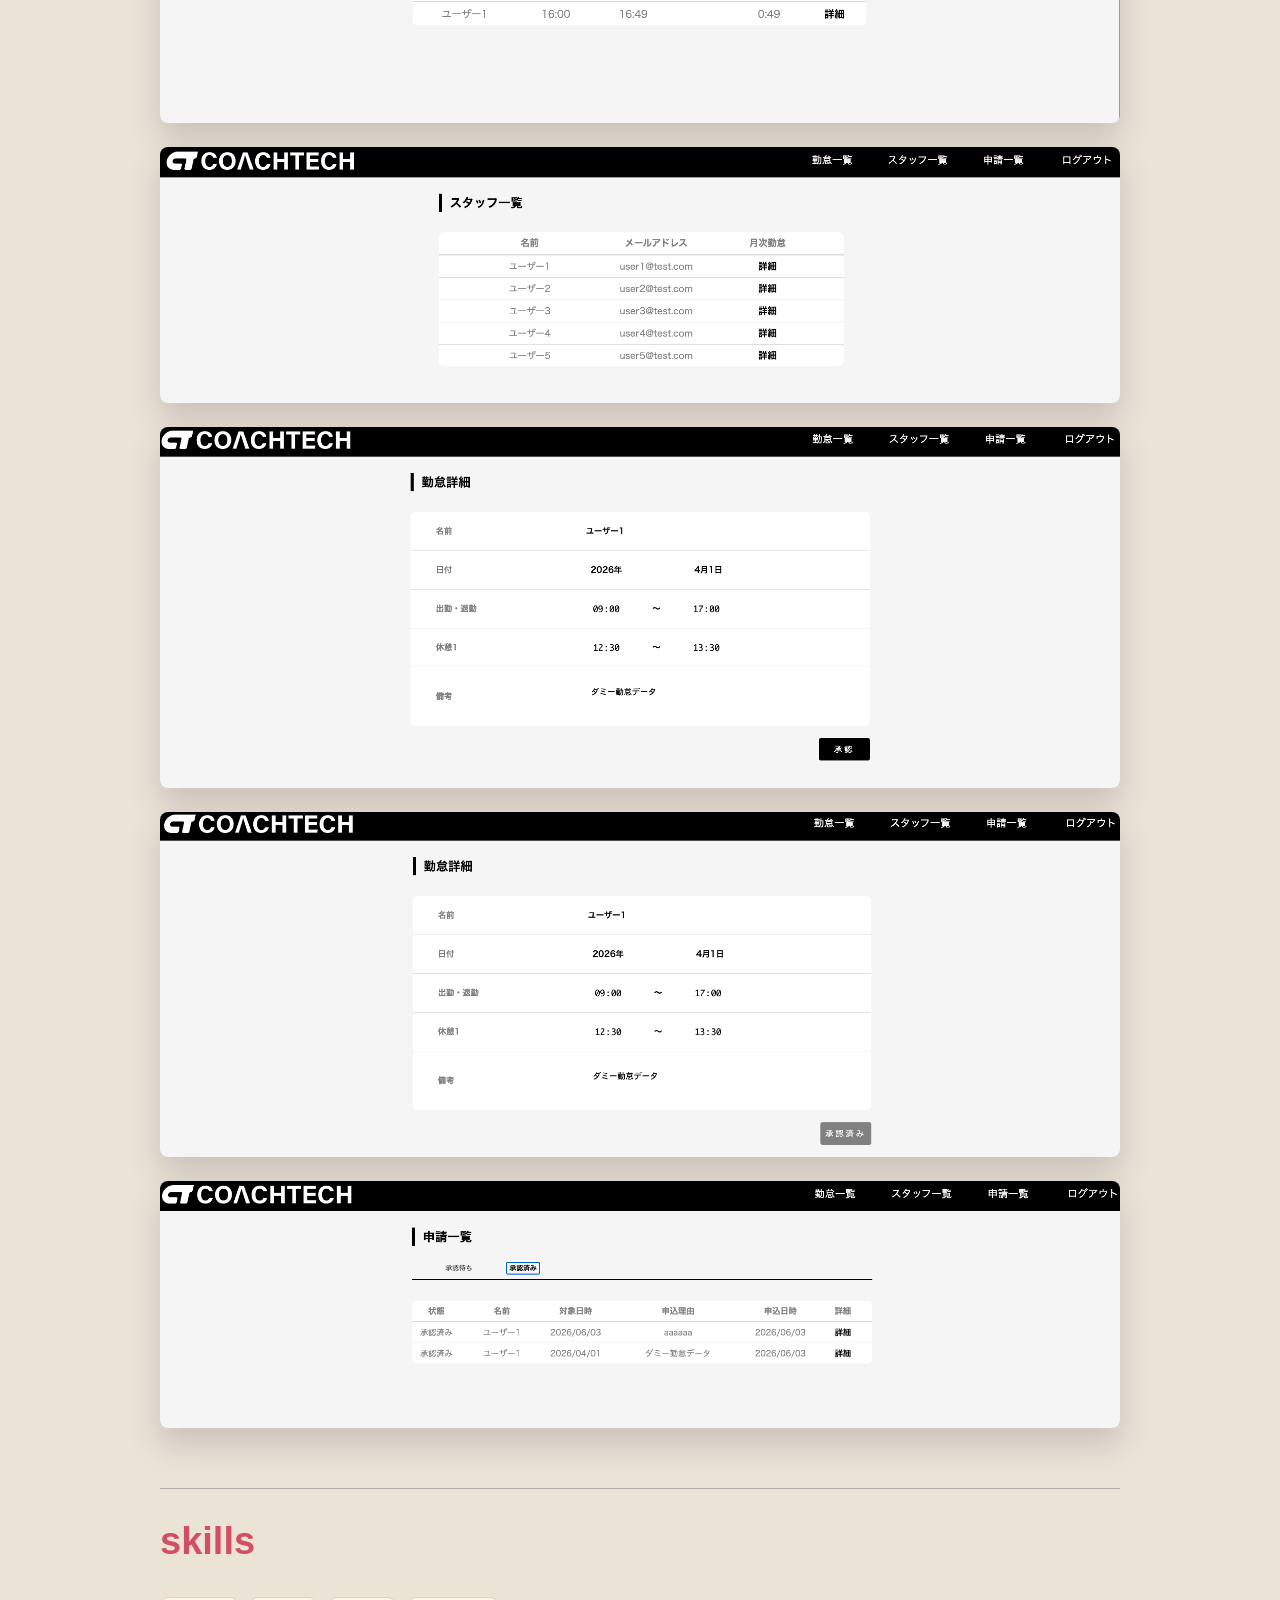
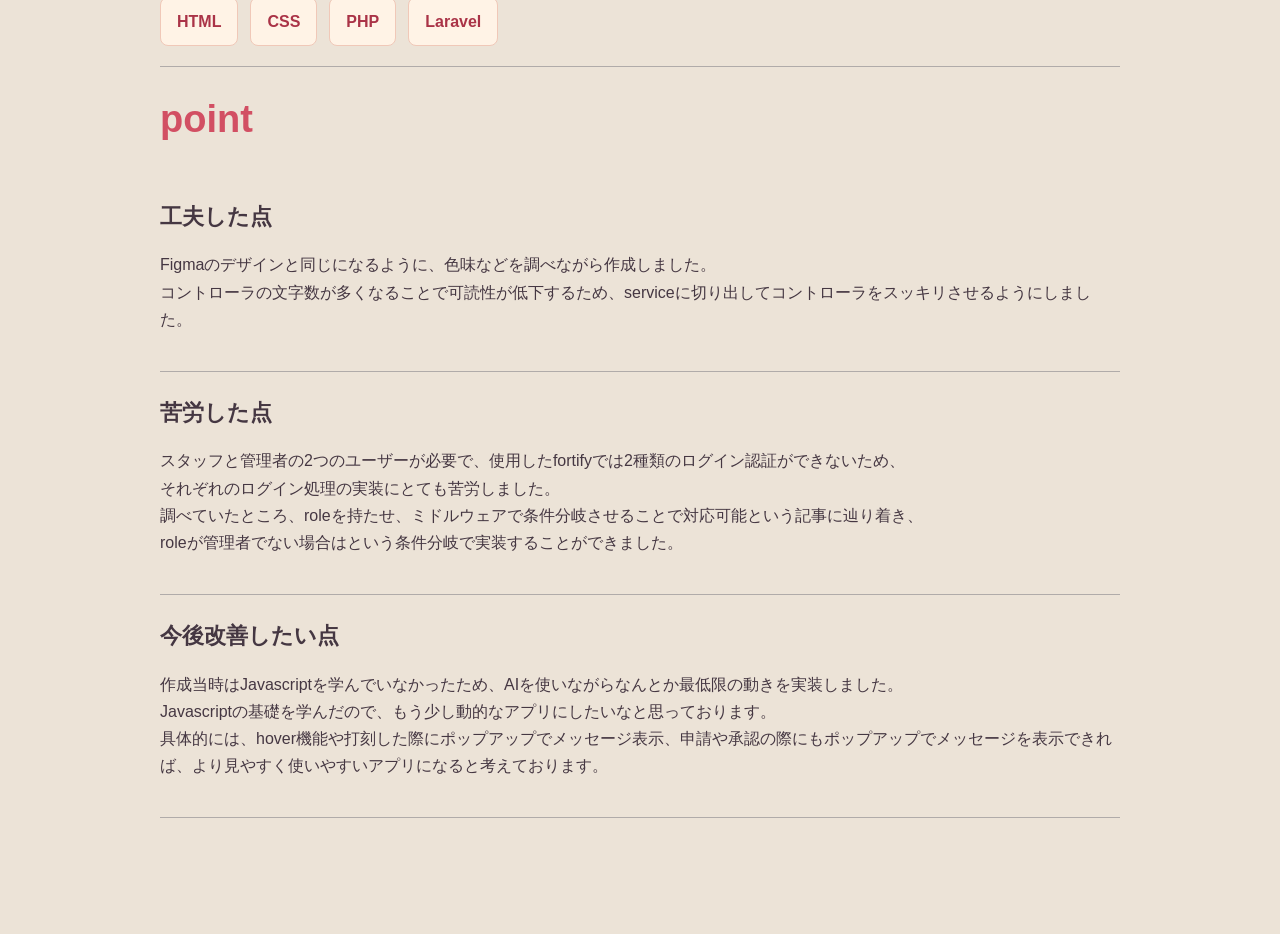
==== commit b1f62a6e: "HTML.css修正" ====
--- a/attendance.html
+++ b/attendance.html
@@ -43,7 +43,7 @@
       </section>
 
       <section id="screenshots" class="sectionScreenshots">
-        <h2 class="sectionTitle">screenshots</h2>
+        <h2 class="sectionTitle">pages</h2>
         <div class="appScreenshotGroup">
           <h3 class="screenshotTitle">ユーザー画面</h3>
           <div class="appScreenshotList">
--- a/css/style.css
+++ b/css/style.css
@@ -185,7 +185,7 @@
 
   .headerNav {
     gap: 16px;
-    font-size: 14px;
+    font-size: 26px;
   }
 
   .main {
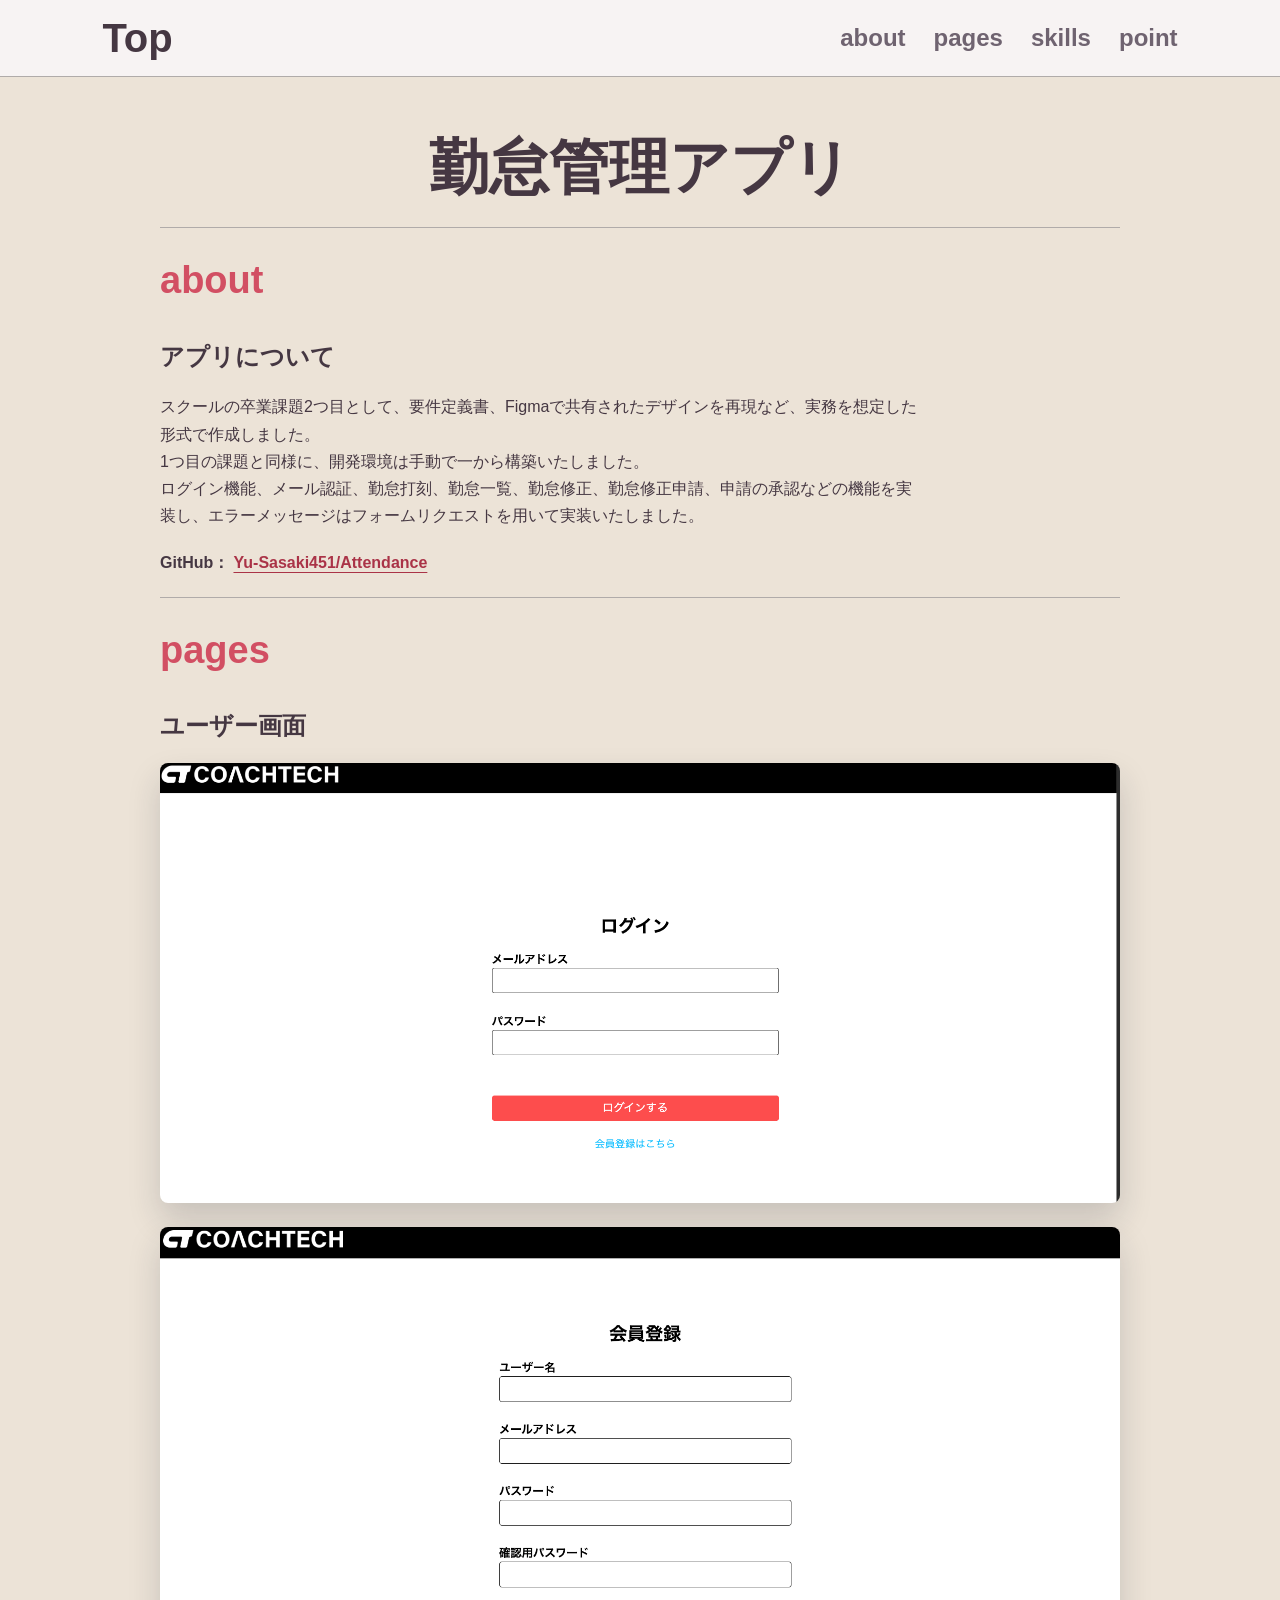
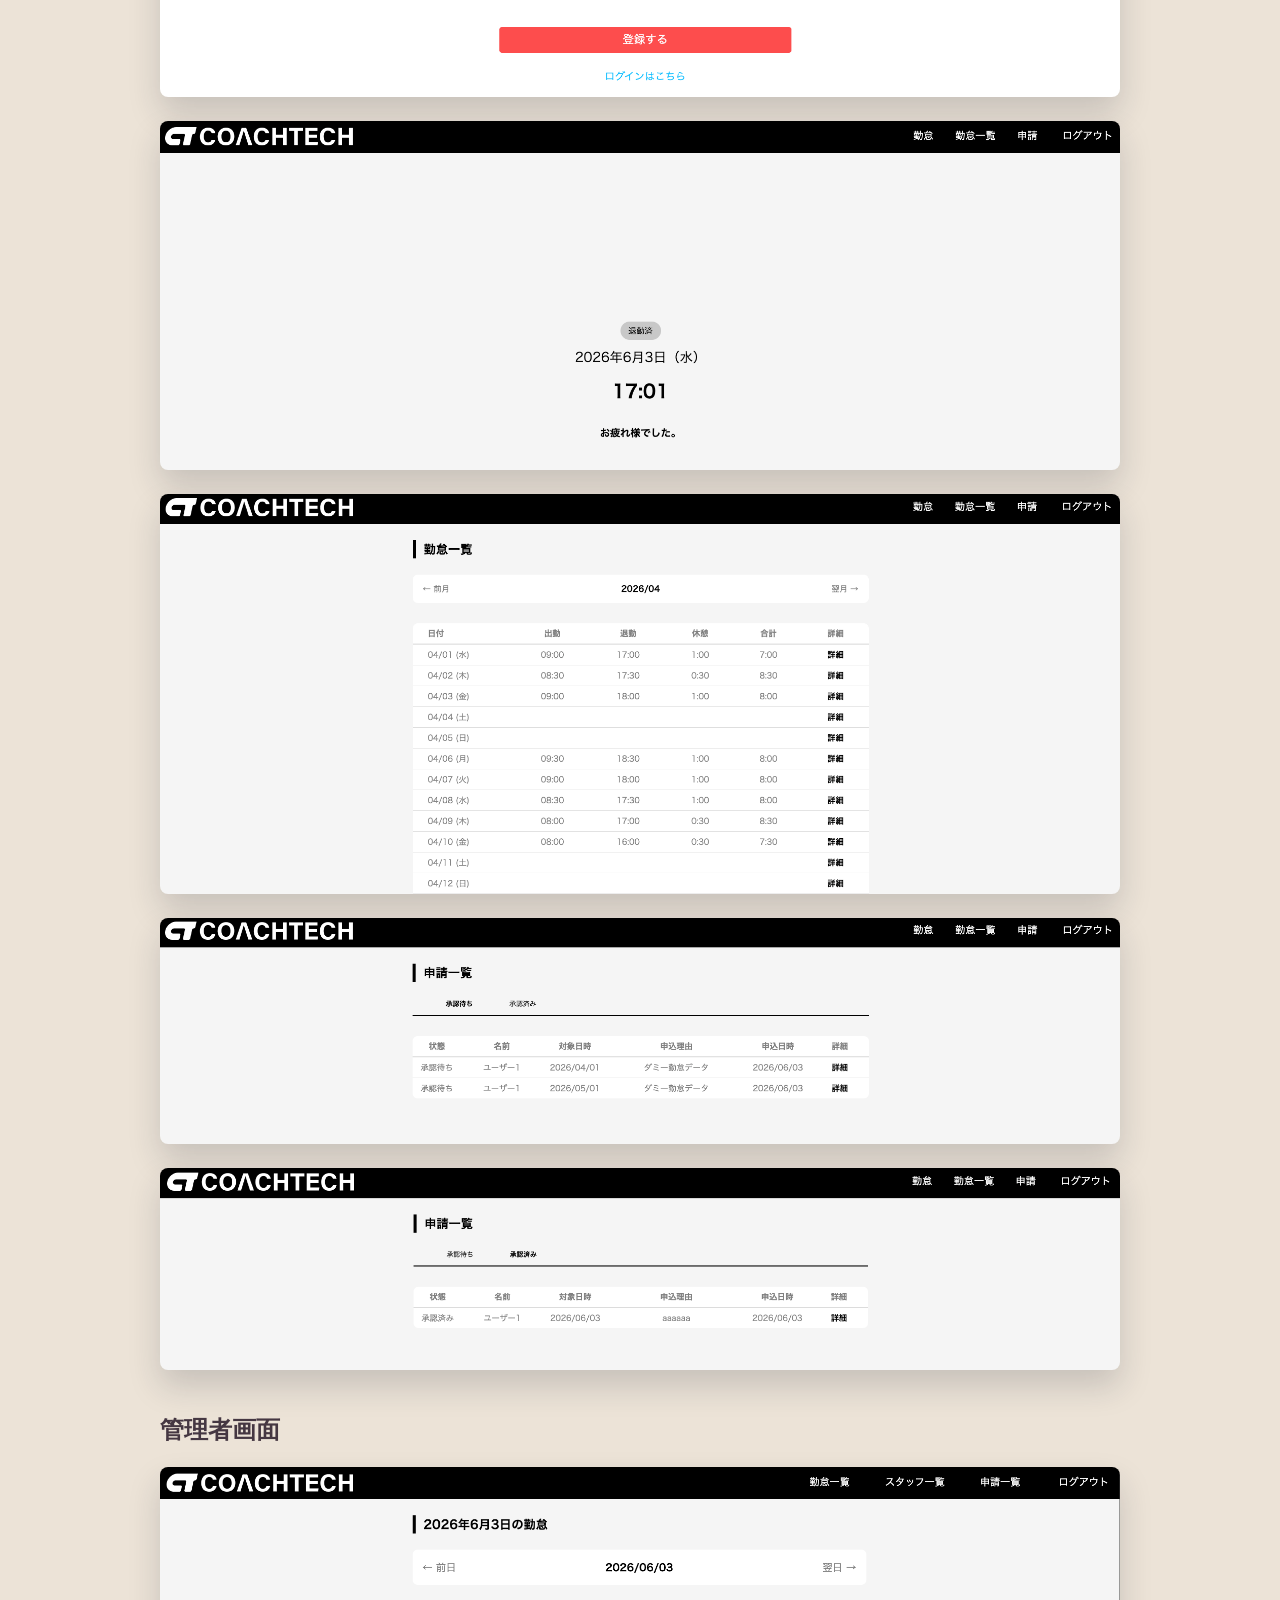
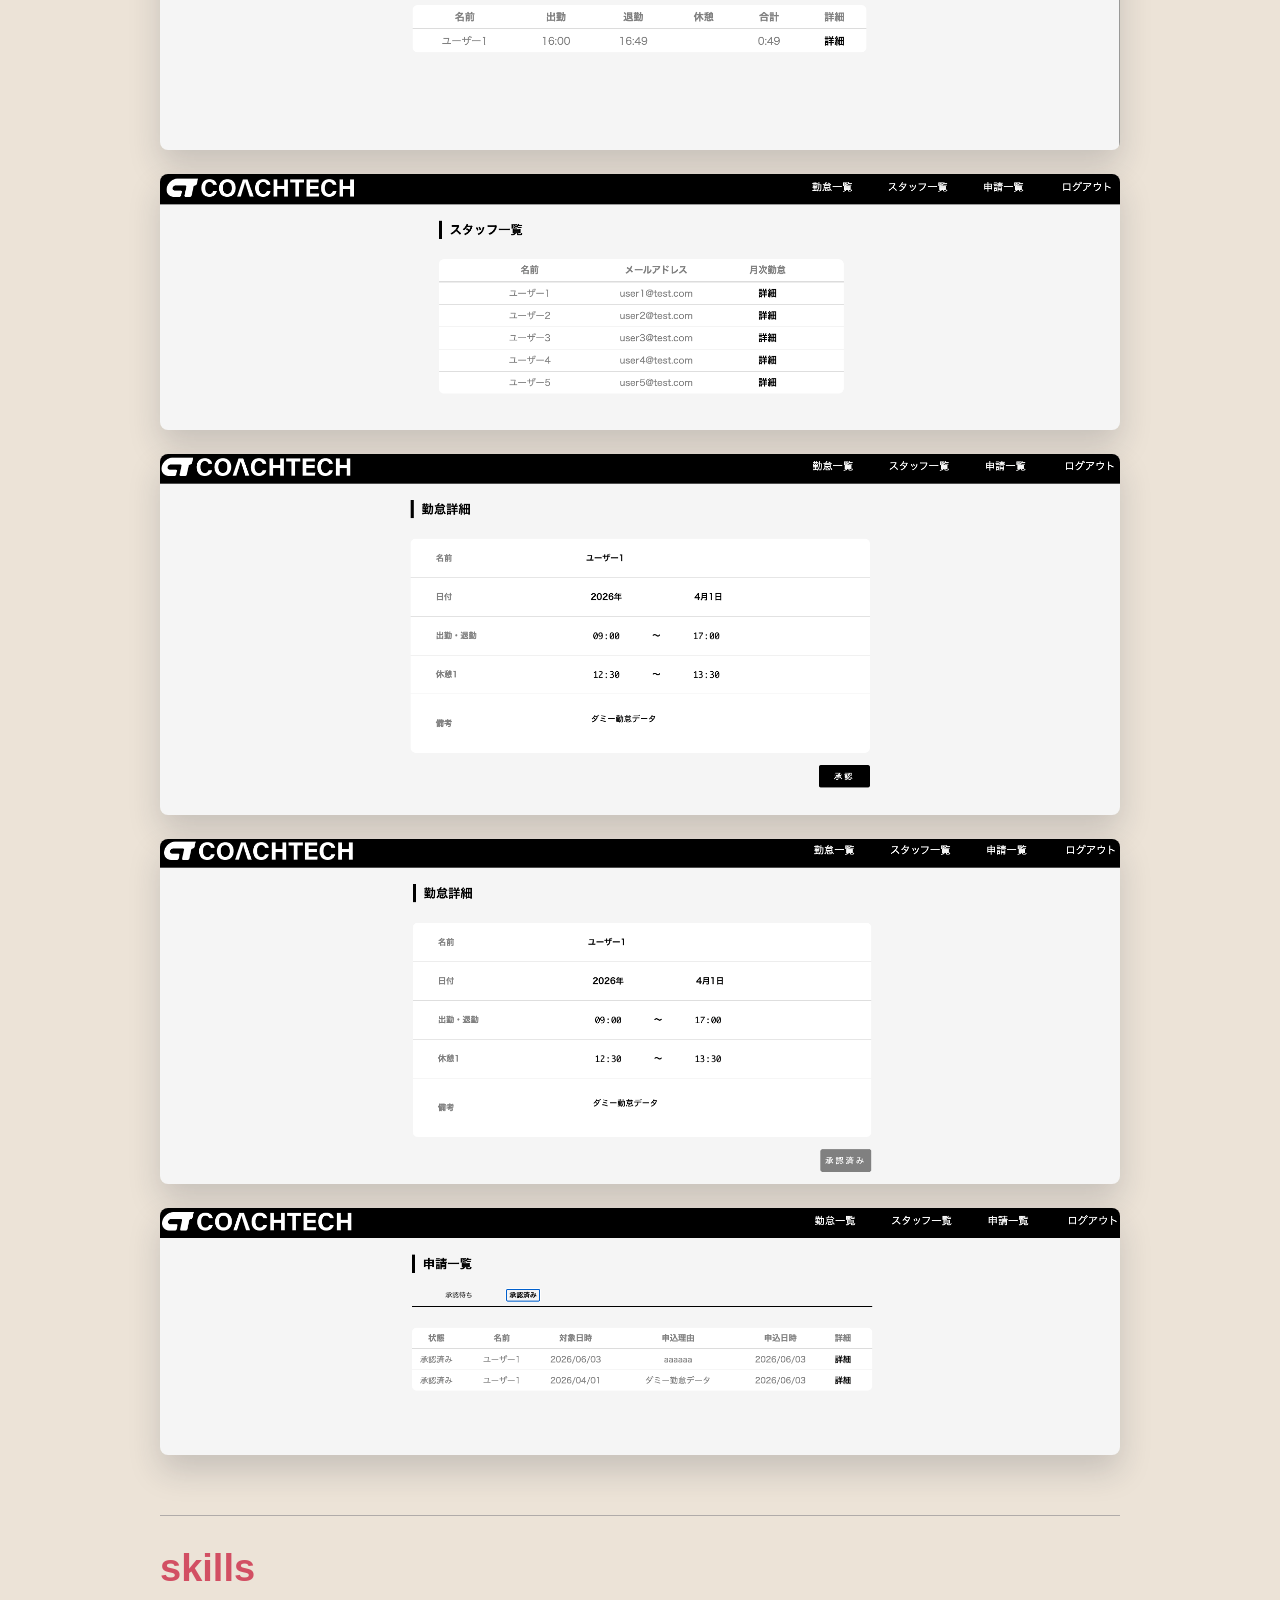
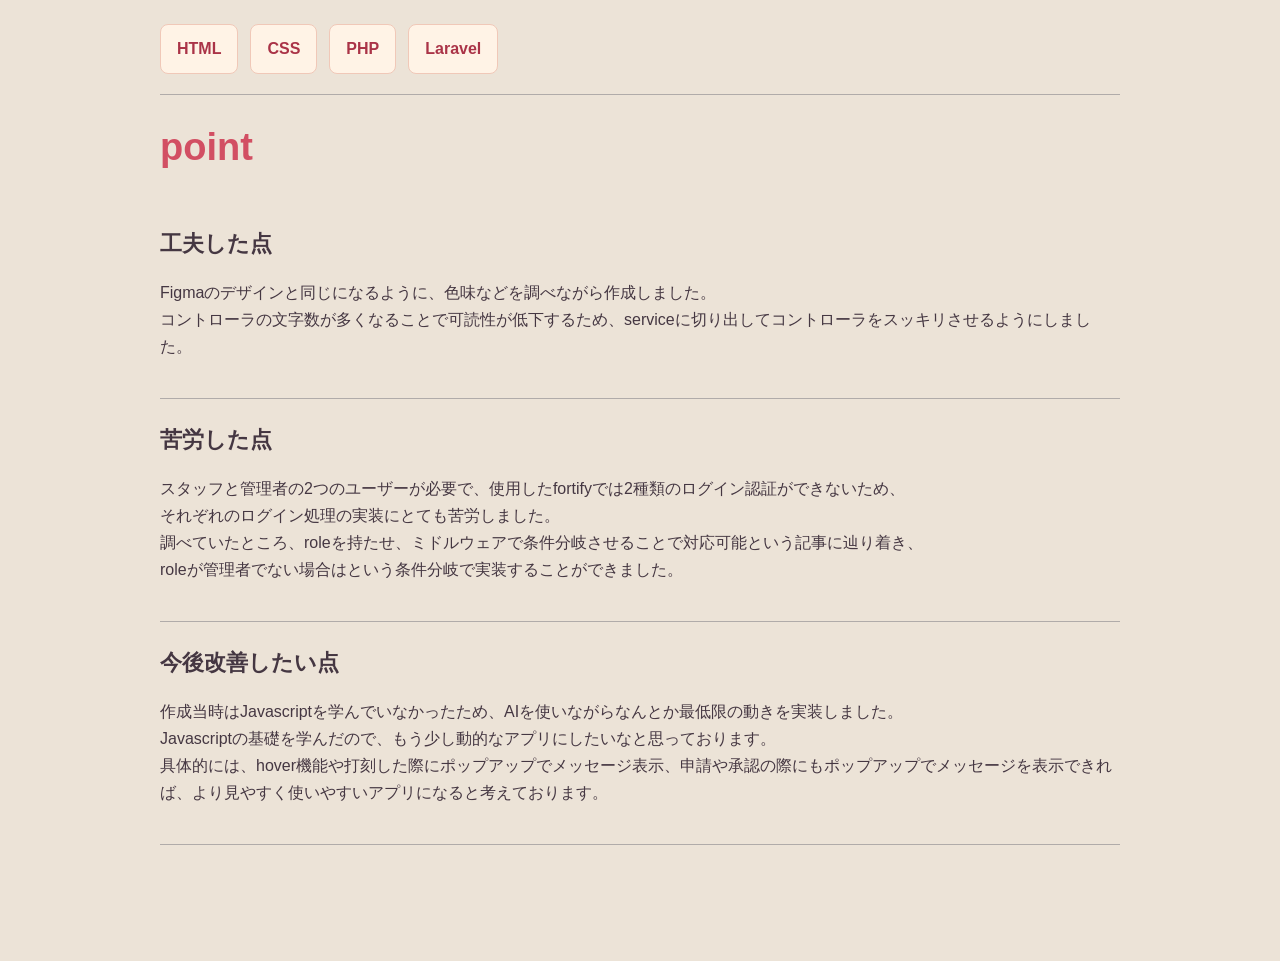
==== commit 5e4a235e: "HTML修正" ====
--- a/attendance.html
+++ b/attendance.html
@@ -26,7 +26,8 @@
         <h2 class="sectionTitle">about</h2>
         <p class="nameText">アプリについて</p>
         <p class="aboutExplain">
-          スクールの卒業課題として、要件定義書、Figmaで共有されたデザインを再現など、実務を想定した形式で作成しました。<br />
+          スクールの卒業課題2つ目として、要件定義書、Figmaで共有されたデザインを再現など、実務を想定した形式で作成しました。<br />
+          1つ目の課題と同様に、開発環境は手動で一から構築いたしました。<br>
           ログイン機能、メール認証、勤怠打刻、勤怠一覧、勤怠修正、勤怠修正申請、申請の承認などの機能を実装し、エラーメッセージはフォームリクエストを用いて実装いたしました。
         </p>
         <p class="githubText">
